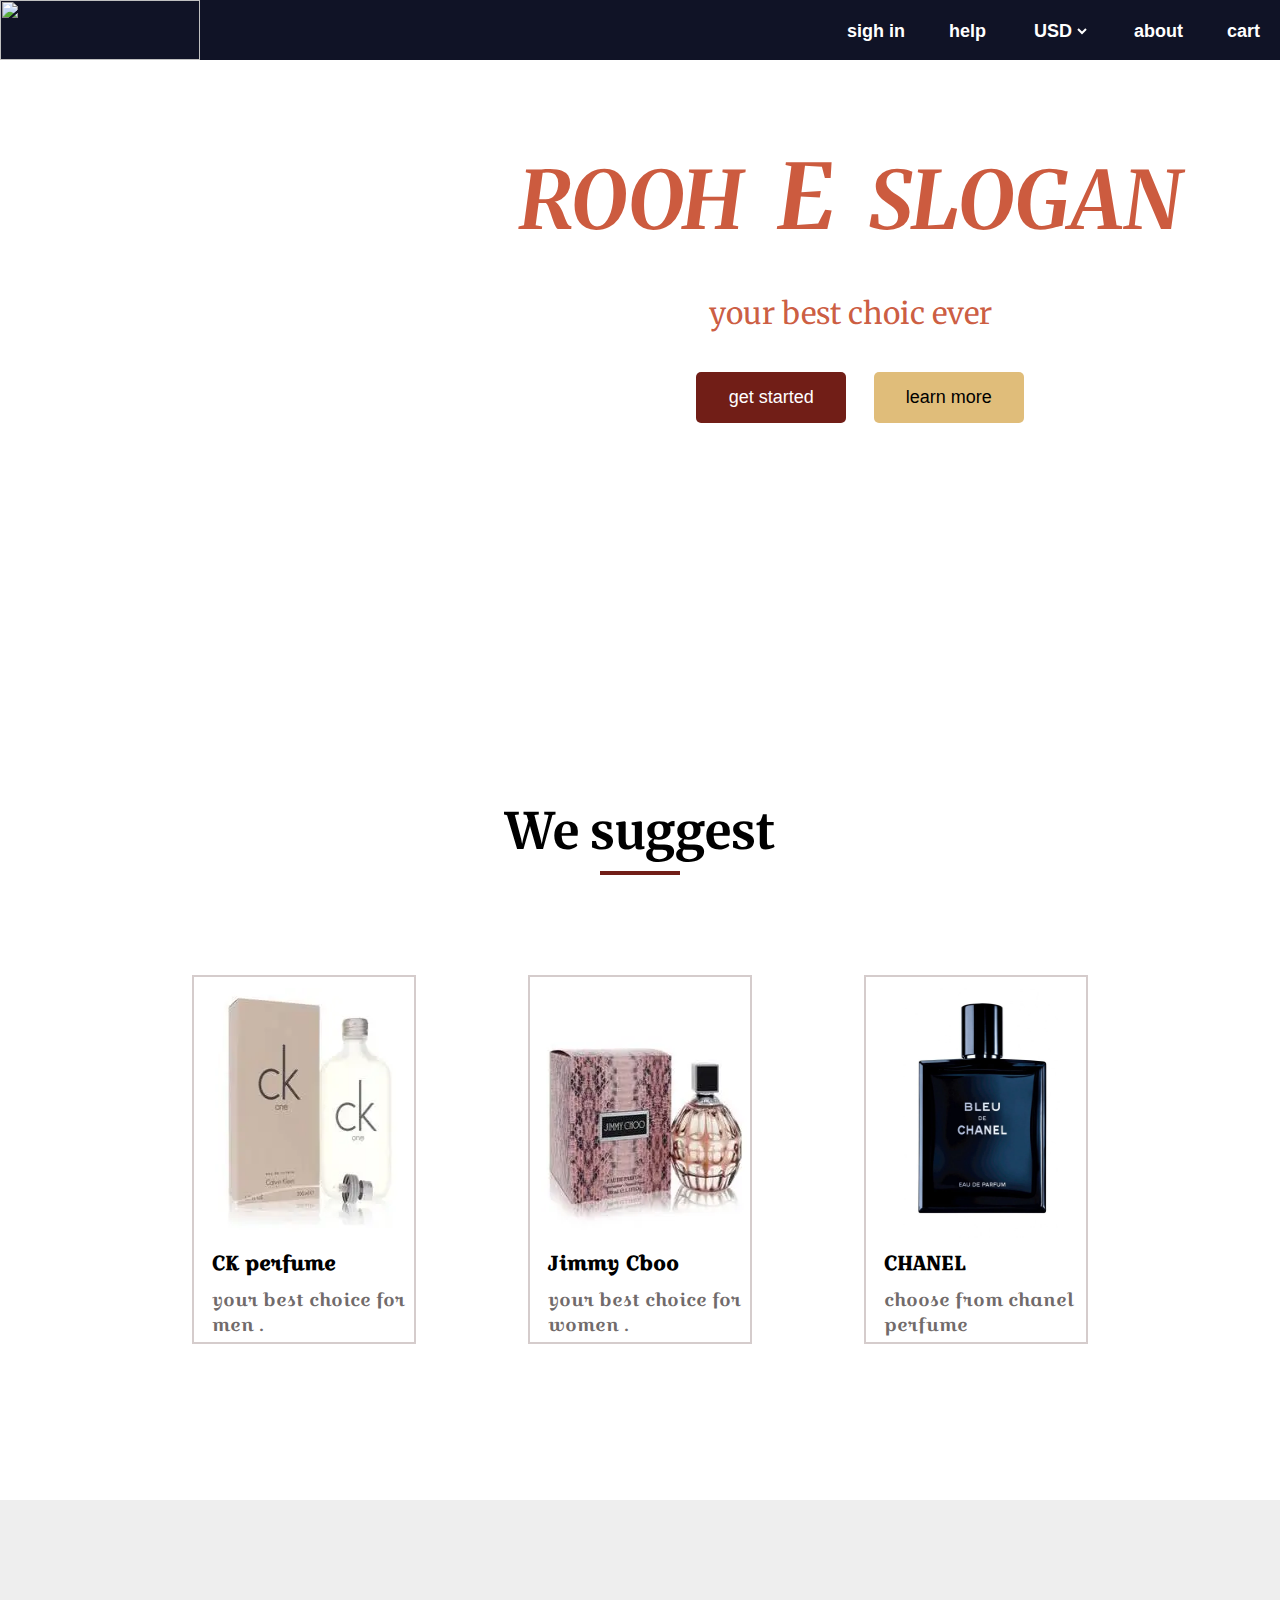
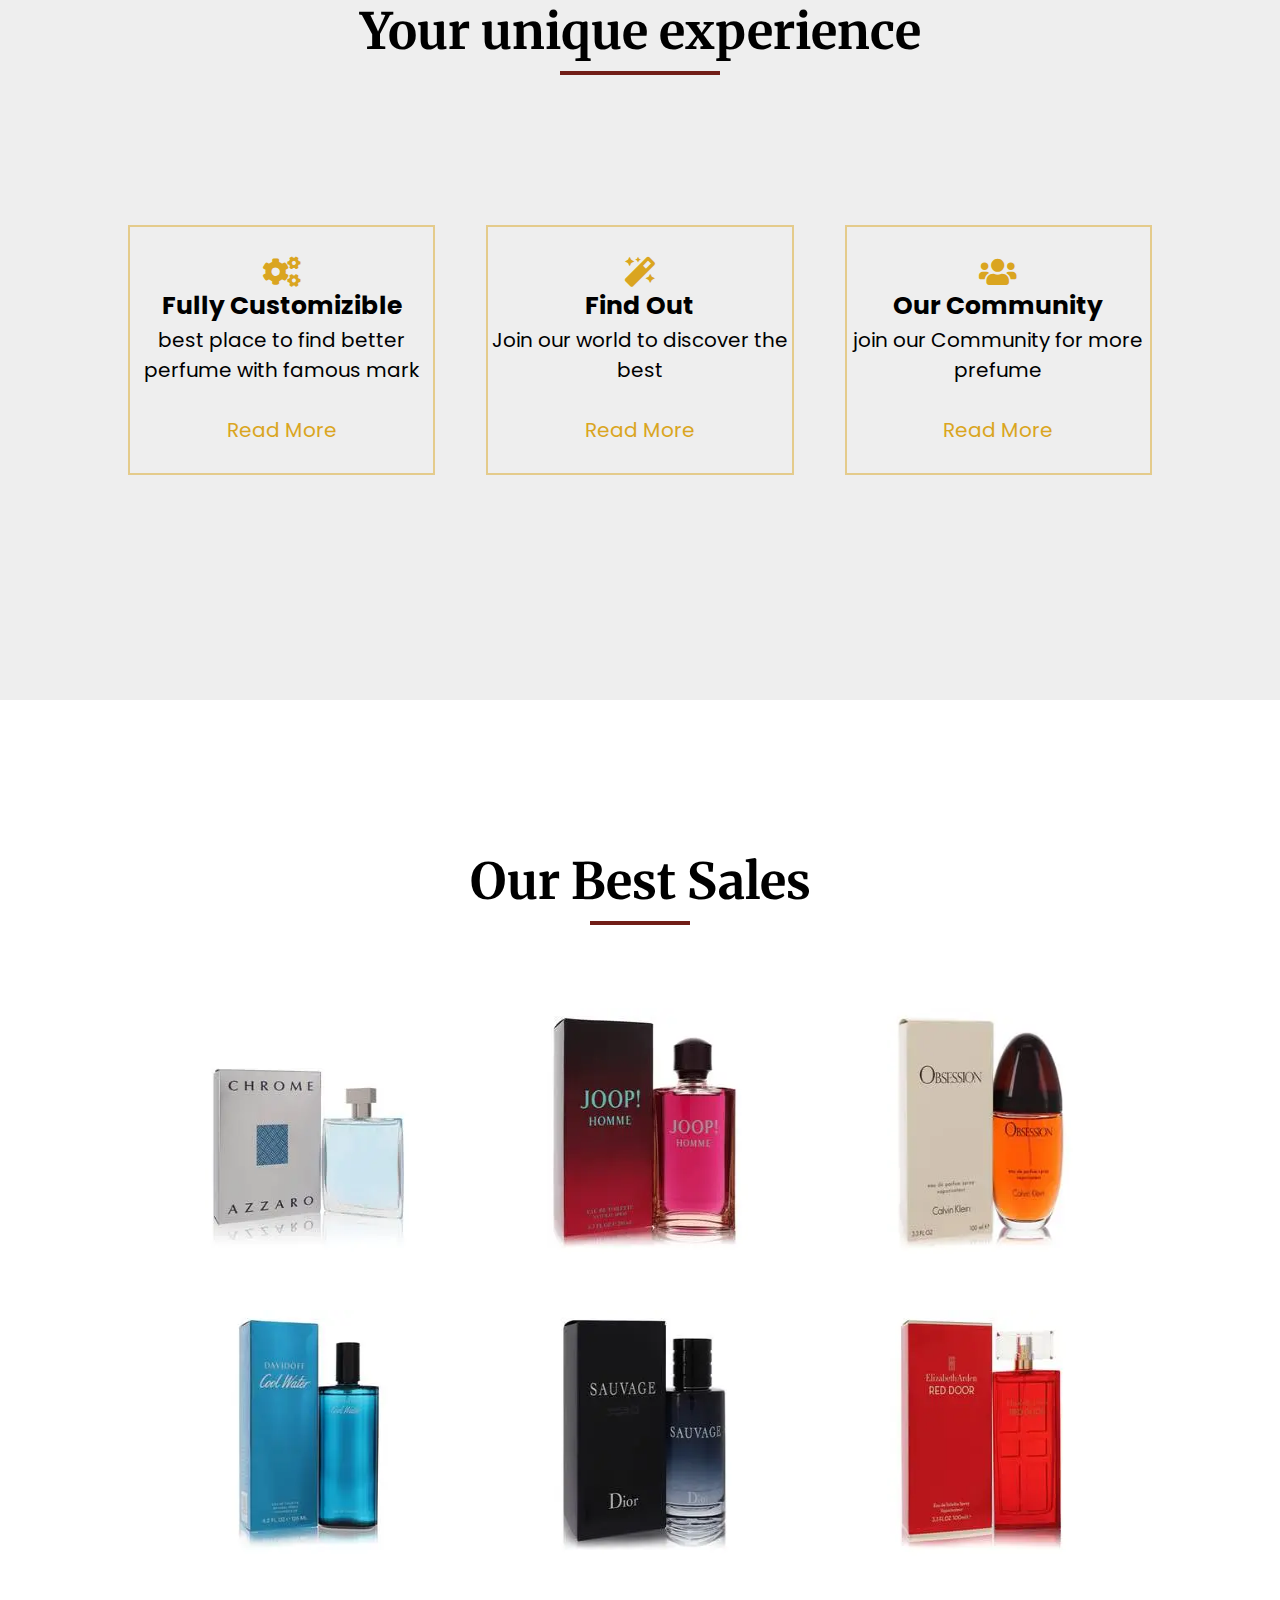
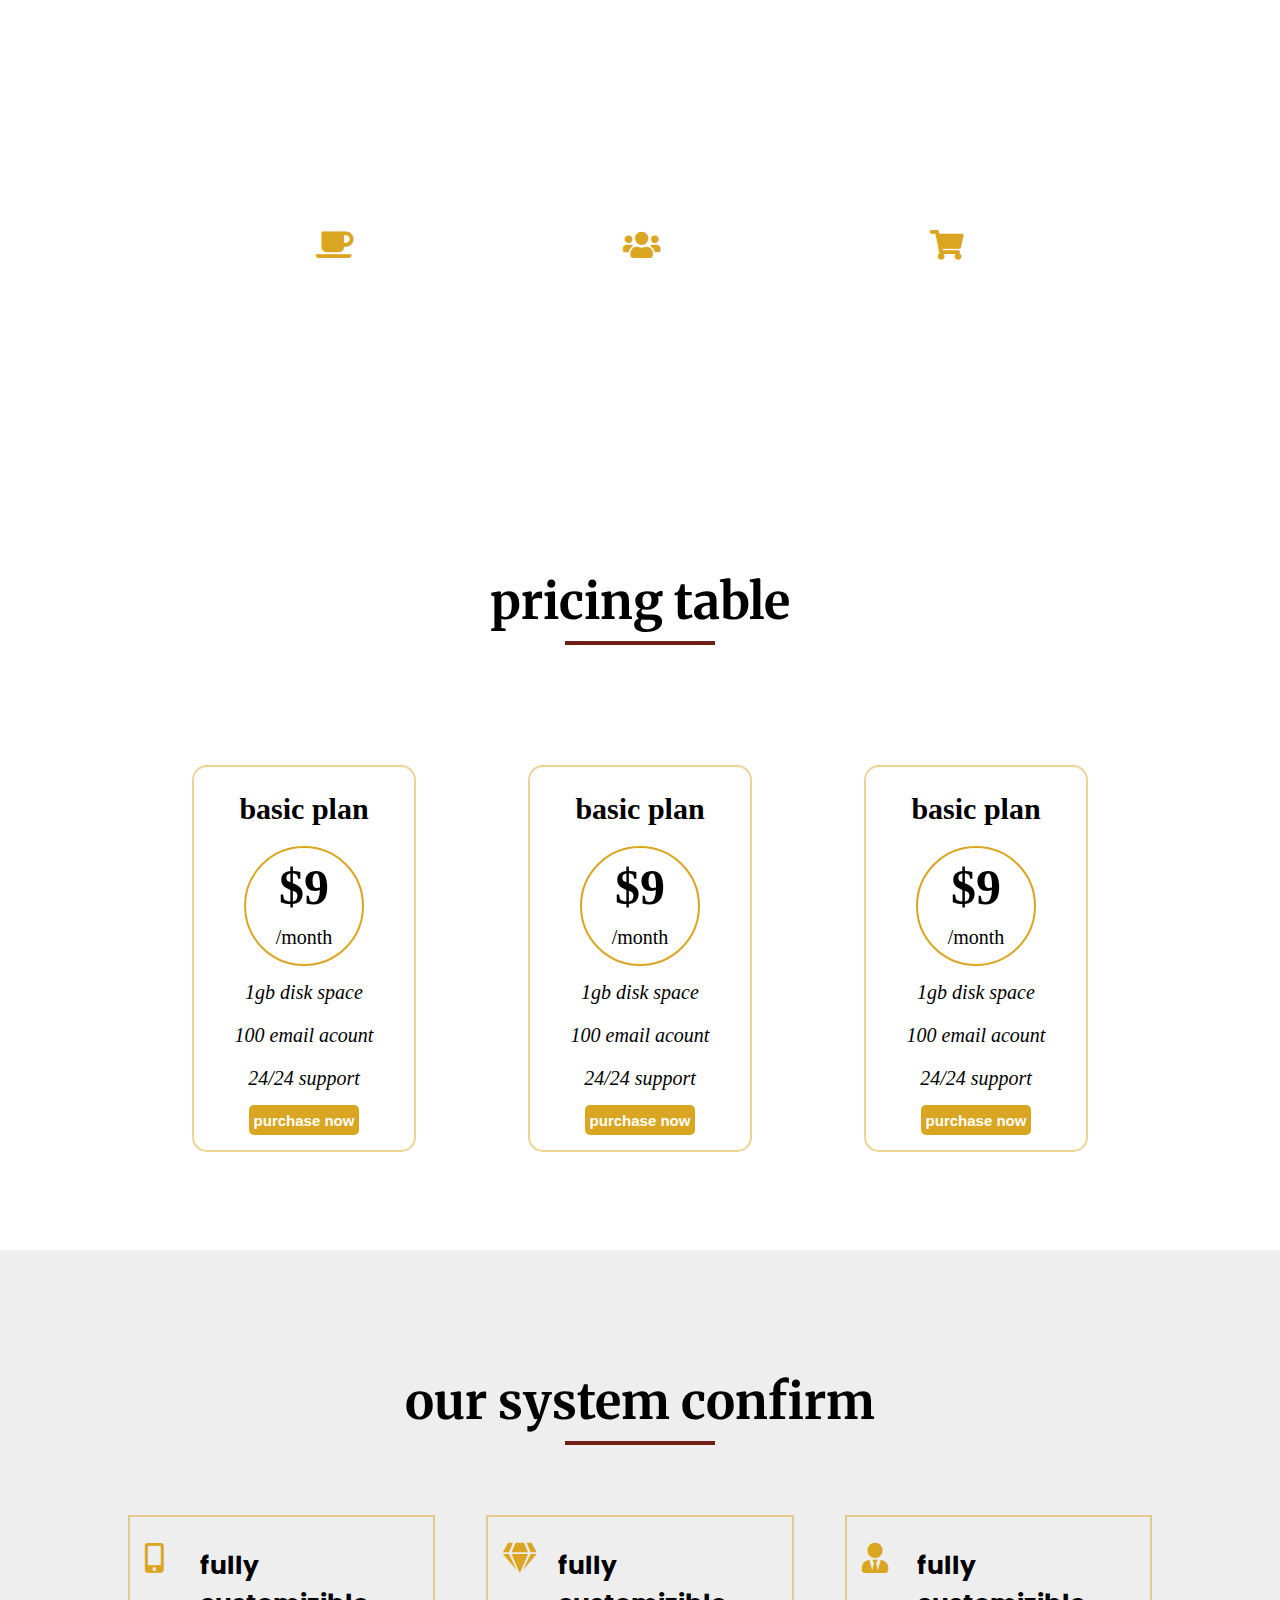
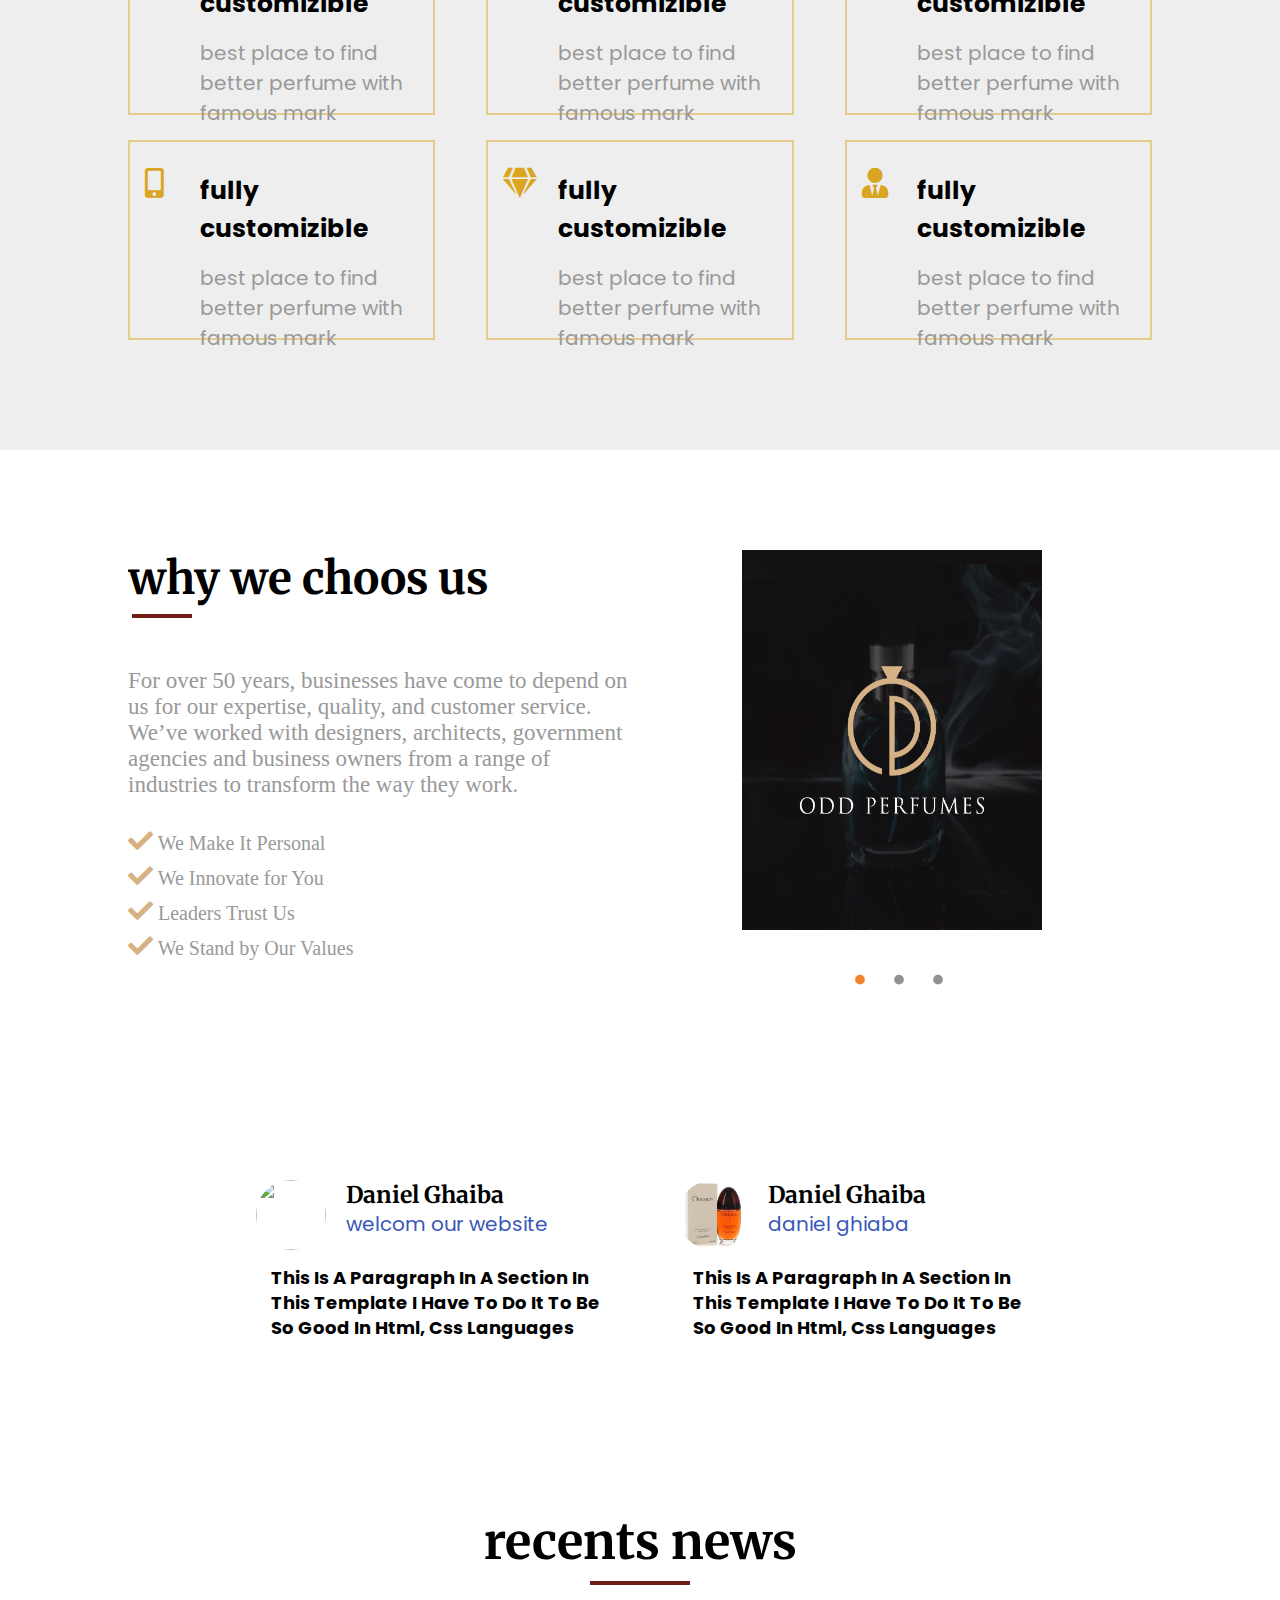
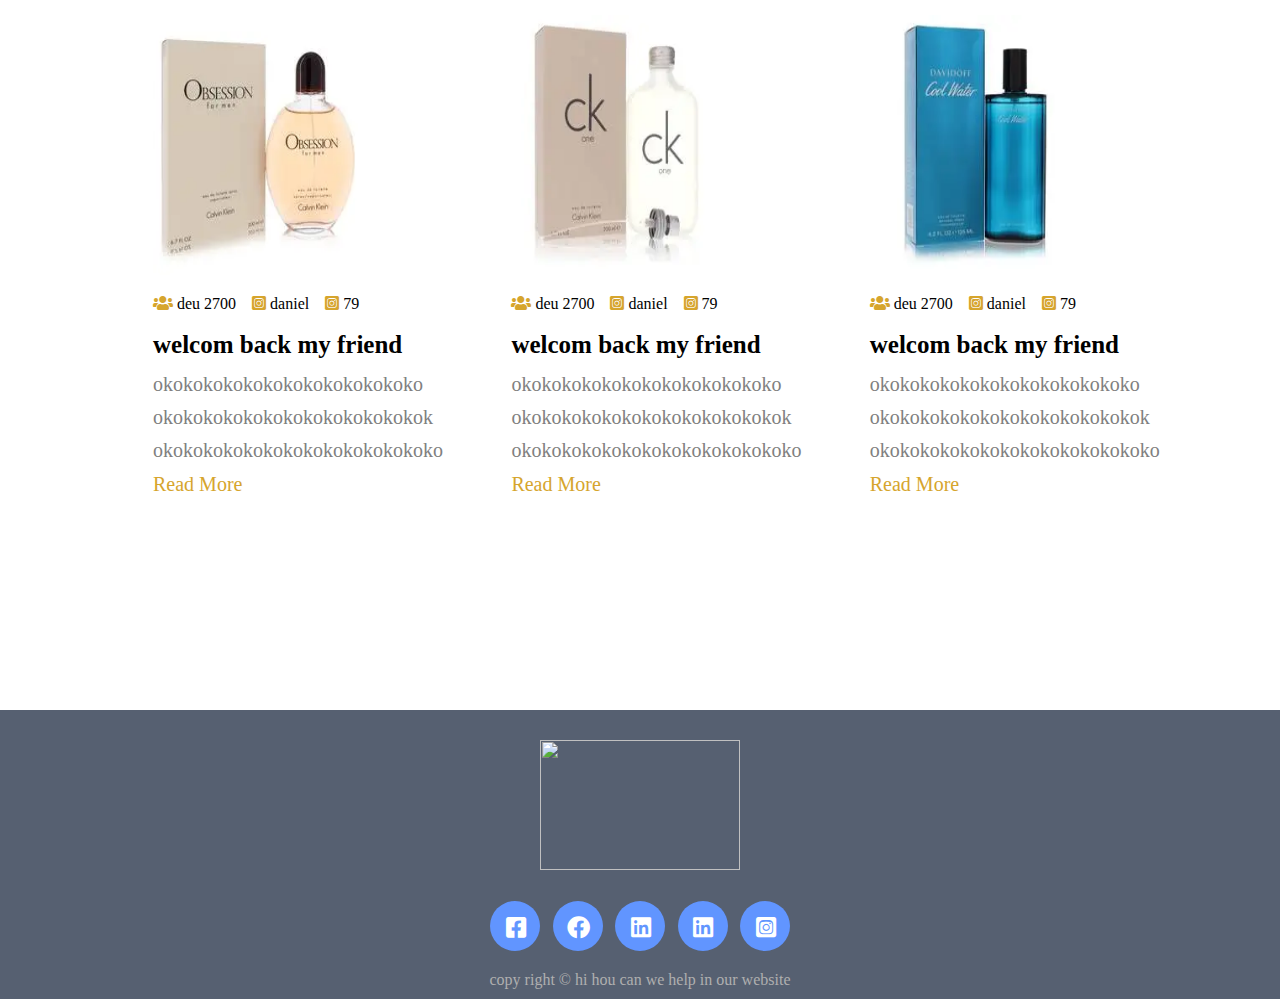
==== index.html @ 166dd358 "Rename PERFUME.htm to index" ====
<html>
    <head>
        <link rel="stylesheet" href="css/PERFUM.css">
        <link rel="stylesheet" href="css/all.css">
        <link rel="preconnect" href="https://fonts.googleapis.com">
        <link rel="preconnect" href="https://fonts.gstatic.com" crossorigin>
        <link href="https://fonts.googleapis.com/css2?family=Inclusive+Sans&family=Merriweather:wght@700&family=Poppins:wght@300&family=Rubik:wght@300&family=Rye&display=swap" rel="stylesheet">
        <!-- ///////////////// -->
        <link rel="preconnect" href="https://fonts.googleapis.com">
        <link rel="preconnect" href="https://fonts.gstatic.com" crossorigin>
        <link href="https://fonts.googleapis.com/css2?family=EB+Garamond&family=Inclusive+Sans&family=Martian+Mono:wght@300&family=Merriweather:wght@700&family=Poppins:wght@300&family=Rubik:wght@300&family=Rye&display=swap" rel="stylesheet">
        <!-- ///////////////// -->
        <link rel="preconnect" href="https://fonts.googleapis.com">
        <link rel="preconnect" href="https://fonts.gstatic.com" crossorigin>
        <link href="https://fonts.googleapis.com/css2?family=Croissant+One&family=EB+Garamond&family=Inclusive+Sans&family=Martian+Mono:wght@300&family=Merriweather:wght@700&family=Poppins:wght@300&family=Rubik:wght@300&family=Rye&display=swap" rel="stylesheet">

    </head>
    <body>
        <div class="header">
            <img src="Images/images.jpg" alt="" class="img1" draggable="false">
            <!-- <img src="images/142109810_206371407865432_7111534525301268391_n.jpg new.jpg" alt="" class="img1"> -->

            <ul class="list">
                <li> <button>sigh in</button></li>
                <li><button>help</button></li>
                <li>
                    <select name="" id="select">
                        <option value="">USD</option>
                        <option value="">EUR</option>
                        <option value="">GBP</option>
                        <option value="">HKD</option>
                        <option value="">PHP</option>
                        <option value="">RLN</option>

                    </select>
                </li>
                <li><button>about</button></li>
                <li><button>cart </button></li>
            </ul>
        </div><!-- header -->
        <!-- /////////////////////////////////////////////////////////////////////////////////////////// -->
        <div class="div1">
            <!-- <img src="Images/74036m.webp" alt=""> -->
            <div class="par">
                <h2 class="h11">ROOH <span class="e">E</span> SLOGAN </h2>
                <p class="p11">your best choic ever</p>
                <button class="but1">get started</button>
                <button class="but2">learn more</button>
            </div>
        </div>
        <!--///////////////////////////////////////////////////////////////////////////////////  -->
        <div class="maincontainer">
            <div class="container-team">
                <h2 class="team-h2">We suggest</h2>
                <p class="line"></p>
                <div class="team-1">
                    <div class="team-2">
                        <div class="team-img">
                            <img src="images/104m.webp" alt="" draggable="false">
                            <div class="team-icon">
                                <a href=""><i class="fab fa-paypal"></i></a>
                                <!-- <i class="fab fa-amazon"></i> -->
                                <a href=""><i class="far fa-credit-card"></i></a>
                                <!-- <div class="price"><h3>20 $</h3></div> -->
                            </div><!-- team-icon -->
    
                        </div><!-- img -->
                        <div class="team-paragraph">
                            <h3>CK perfume</h3>
                            <p>your best choice for men .</p>
    
                        </div><!-- paragraph -->
                    </div><!-- team-2 -->
                    <div class="team-2-w">
                        <div class="team-img">
                            <img src="images/67930w.webp" alt="" draggable="false">
                            <div class="team-icon">
                                <a href=""><i class="fab fa-paypal"></i></a>
                                <!-- <i class="fab fa-amazon"></i> -->
                                <a href=""><i class="far fa-credit-card"></i></a>
    
                            </div><!-- team-icon -->
    
                        </div><!-- img -->
                        <div class="team-paragraph">
                            <h3>Jimmy Cboo</h3>
                            <p>your best choice for women .</p>
    
                        </div><!-- paragraph -->
                    </div><!-- team-2 -->
                    <div class="team-2">
                        <div class="team-img">
                            <img src="images/Chanel_Bleu_de_Chanel_Eau_de_Parfum_100ml___LabSquared___Best_Men_Perfume___Online_Perfume_Store_in_Nigeria___Designer_Perfumes_for_Men___Chanel_Perfume_Deals__99892_1024x1024.webp" alt="" draggable="false">
                            <div class="team-icon">
                                <a href=""><i class="fab fa-paypal"></i></a>
                                <!-- <i class="fab fa-amazon"></i> -->
                                <a href=""><i class="far fa-credit-card"></i></a>
    
                            </div><!-- team-icon -->
    
                        </div><!-- img -->
                        <div class="team-paragraph">
                            <h3>CHANEL</h3>
                            <p>choose from chanel perfume </p>
    
                        </div><!-- paragraph -->
                    </div><!-- team-2 -->
                </div><!-- team-1 -->
            </div><!-- /container -->

        </div><!-- maincontainer -->
        
        
        <!-- ////////////////////////////////////////////////////////////////////////////////////////////////////////////// -->
        
        <div class="maincontainer1">
            <div class="container-info">
                <h2 class="info-h2">Your unique experience</h2>
                <p class="info-pp"></p>
                <div class="info-1">
                    <div class="info-2">
                        <div class="info-item">
                            <i id="info-icon1" class="fas fa-cogs"></i>
                            <h3 id="info-h3-1">fully customizible</h3>
                            <p id="info-p-1">best place to find better perfume with famous mark</p>
                            <a id="info-a-1" href="#">read more</a>
                        </div><!-- info-item -->
                    </div><!-- info-2 -->
                    <div class="info-2-w">
                        <div class="info-item">
                            <i id="info-icon1" class="fas fa-magic"></i>
                            <h3 id="info-h3-1">find out</h3>
                            <p id="info-p-1">Join our world to discover the best</p>
                            <a id="info-a-1" href="#">read more</a>
                        </div><!-- info-item -->
                    </div><!-- info-2 -->
                    <div class="info-2">
                        <div class="info-item">
                            <i id="info-icon1" class="fas fa-users"></i>
                            <h3 id="info-h3-1">our community</h3>
                            <p id="info-p-1">join our Community for more prefume</p>
                            <a id="info-a-1" href="#">read more</a>
                        </div><!-- info-item -->
                    </div><!-- info-2 -->
                </div><!-- info-1 -->
            </div><!--/container  -->
        </div><!-- maincontainer -->
        <!-- //////////////////////////////////////////////////////////////////////////////////////////// -->
        <div class="main-container-prod">
            <h2 class="prod-h2">
                Our Best Sales
            </h2>
            <p class="prod-p1"></p>
            <div class="prod-container">
                <div class="prod-1">
                    <div class="prod-2">
                        <div class="prod-img">
                            <img class="img2" src="images/94m.webp" alt="" draggable="false">
                            <div class="prod-icon">
                                <h3>chrome azzaro</h3>
                                <p>20 $</p>
                                <!-- <div class="but-prod2"> -->
                                <button  class="but-prod">add to cart</button>
                                 <!-- </div> -->

                            </div>
                            <!-- <button  class="but-prod">add to cart</button> -->

                        </div>
                        

                    </div><!-- prod-2 -->
                    <div class="prod-2-w">
                        <div class="prod-img">
                            <img class="img2" src="images/583m.webp" alt="" draggable="false">
                            <div class="prod-icon">
                                <h3>joop home</h3>
                                <p>25 $</p>
                                <button  class="but-prod">add to cart</button>
                            </div>
                        </div>
                        

                    </div><!-- prod-2 -->
                    <div class="prod-2">
                        <div class="prod-img">
                            <!-- <img class="img2" alt=""> -->
                            <!-- <img class="" alt=""> -->
                            <img class="img2" src="images/1002w.webp" alt="" draggable="false">
                            <div class="prod-icon">
                                <h3>obsession</h3>
                                <p>35 $</p>
                                <button  class="but-prod">add to cart</button>
                            </div>
                        </div>
                        

                    </div><!-- prod-2 -->
                    <div class="prod-2">
                        <div class="prod-img">
                            <img class="img2" src="images/127m.webp" alt="" draggable="false">
                            <div class="prod-icon">
                                <h3>cool water</h3>
                                <p>18 $</p>
                                <button  class="but-prod">add to cart</button>
                            </div>
                        </div>
                        

                    </div><!-- prod-2 -->
                    <div class="prod-2-x">
                        <div class="prod-img">
                            <img class="img2" src="images/73223m.webp" alt="" draggable="false">
                            <div class="prod-icon">
                                <h3>sauvage</h3>
                                <p>40 $</p>
                                <button  class="but-prod">add to cart</button>
                            </div>
                        </div>
                        

                    </div><!-- prod-2 -->
                    <div class="prod-2">
                        <div class="prod-img">
                            <img class="img2" src="images/1099w.webp" alt="" draggable="false">
                            <div class="prod-icon">
                                <h3>red door</h3>
                                <p>15 $</p>
                                <button class="but-prod">add to cart</button>
                            </div>
                        </div>
                        

                    </div><!-- prod-2 -->
                </div><!-- prod-1 -->
            </div><!-- prod-container -->
        </div><!-- main-container-prod -->
        <!-- /////////////////////////////////////////////////////////////////////////////////////////////////////////////// -->
        <div class="main-container-back">
            <div class="back-container">
                <div class="back-1">
                    <div class="back-2">
                        <i class="fas fa-coffee"></i>
                        <h3>30K</h3>
                        <p>Employees</p>

                    </div><!--back-2  -->
                    <div class="back-2-w">
                        <i class="fas fa-users"></i>
                        <h3>250K</h3>
                        <p>customers</p>
                        
                    </div><!--back-2  -->
                    <div class="back-2">
                        <i class="fas fa-shopping-cart"></i>
                        <!-- <h3>daniel</h3> -->
                        <h3>500K</h3>
                        <p>sales</p>
                        
                    </div><!--back-2  -->
                </div><!-- back-1 -->
            </div><!-- back-container -->
        </div><!-- main-container-back -->
        <!-- /////////////////////////////////////////////////////////////////////////////// -->
        <div class="maincontainer-table">
            <h2 class="table-h2">pricing table</h2>
            <p class="table-p"></p>
            <div class="container-table">
                <div class="table-1">
                    <div class="table-2">
                        <h3 id="table-h3">basic plan</h3>
                        <div class="table-circle">
                            <h4 id="table-h4">$9</h4>
                            <p id="table-p2">/month</p>
                        </div><!-- table-circle -->
                        <div class="table-par">
                            <p>1gb disk space</p>
                            <p>100 email acount </p>
                            <p>24/24 support</p>
                        </div>
                        <button id="table-but">purchase now</button>
                    </div><!-- table-2 -->
                    <!-- /////////////////////// -->
                    <div class="table-2-w">
                        <h3 id="table-h3">basic plan</h3>
                        <div class="table-circle">
                            <h4 id="table-h4">$9</h4>
                            <p id="table-p2">/month</p>
                        </div><!-- table-circle -->
                        <div class="table-par">
                            <p>1gb disk space</p>
                            <p>100 email acount </p>
                            <p>24/24 support</p>
                        </div>
                        <button id="table-but">purchase now</button>
                    </div><!-- table-2-w -->
                    <!-- ////////////////////////// -->
                    <div class="table-2">
                        <h3 id="table-h3">basic plan</h3>
                        <div class="table-circle">
                            <h4 id="table-h4">$9</h4>
                            <p id="table-p2">/month</p>
                        </div><!-- table-circle -->
                        <div class="table-par">
                            <p>1gb disk space</p>
                            <p>100 email acount </p>
                            <p>24/24 support</p>
                        </div>
                        <button id="table-but">purchase now</button>
                    </div><!-- table-2 -->
                    <!-- ///////////////////////// -->
                    </div><!-- table-1 -->
            </div><!-- container-table -->
        </div><!-- maincontainer-table -->
        <!-- //////////////////////////////////////////////////////////////////////////////////// -->
        <div class="sys-maincontainer">
            <h2 class="sys-h2">our system confirm</h2>
            <p class="sys-paragraph"></p>
            <div class="sys-container">
                <div class="sys-1">
                    <div class="sys-2">
                        <div class="sys-info">
                            <i id="sys-icon1" class="fas fa-mobile-alt"></i>
                            <h3 id="sys-h3-1">fully customizible</h3>
                            <p id="sys-p-1">best place to find better perfume with famous mark</p>
                        </div><!-- sys-info -->
                    </div><!-- sys-2 -->
                    <div class="sys-2-w">
                        <div class="sys-info">
                            <!-- <i class="fas fa-cogs"></i> -->
                            <i id="sys-icon1" class="fas fa-gem"></i>
                            <h3 id="sys-h3-1">fully customizible</h3>
                            <p id="sys-p-1">best place to find better perfume with famous mark</p>
                        </div><!-- sys-info -->

                    </div><!-- sys-2 -->
                    <div class="sys-2">
                        <div class="sys-info">
                            <i id="sys-icon1" class="fas fa-user-tie"></i>                            
                            <h3 id="sys-h3-1">fully customizible</h3>
                            <p id="sys-p-1">best place to find better perfume with famous mark</p>
                        </div><!-- sys-info -->

                    </div><!-- sys-2 -->
                    <div class="sys-2">
                        <div class="sys-info">
                            <i id="sys-icon1" class="fas fa-mobile-alt"></i>
                            <h3 id="sys-h3-1">fully customizible</h3>
                            <p id="sys-p-1">best place to find better perfume with famous mark</p>
                        </div><!-- sys-info -->

                    </div><!-- sys-2 -->
                    <div class="sys-2-x">
                        <div class="sys-info">
                            <i id="sys-icon1" class="fas fa-gem"></i>
                            <h3 id="sys-h3-1">fully customizible</h3>
                            <p id="sys-p-1">best place to find better perfume with famous mark</p>
                        </div><!-- sys-info -->

                    </div><!-- sys-2 -->
                    <div class="sys-2">
                        <div class="sys-info">
                            <i id="sys-icon1" class="fas fa-user-tie"></i>
                            <h3 id="sys-h3-1">fully customizible</h3>
                            <p id="sys-p-1">best place to find better perfume with famous mark</p>
                        </div><!-- sys-info -->

                    </div><!-- sys-2 -->
                    
                </div><!--  sys-1-->
            </div><!-- sys-container -->
        </div><!-- sys-maincontainer -->
        <!-- ///////////////////////////////////////////////////////////////////////////////////////////////////// -->
        <div class="chos-maincontainer">
            <div class="chos-container">
                <div class="chos-1">
                    <h3 class="chos-h3">why we choos us</h3>
                    <p class="chos-line">
                        <!-- under-line -->
                    </p>
                    <p class="chos-p">For over 50 years, businesses have come to depend on us for our expertise, quality, and customer service. We’ve worked with designers, architects, government agencies and business owners from a range of industries to transform the way they work.</p>
                    <ul class="chos-list">
                        <li><i class="fas fa-check"></i> We Make It Personal</li>
                        <li><i class="fas fa-check"></i> We Innovate for You</li>
                        <li><i class="fas fa-check"></i> Leaders Trust Us</li>
                        <li><i class="fas fa-check"></i> We Stand by Our Values</li>
                    </ul>
                </div><!-- chos-1 -->
                <div class="chos-2">
                    <div class="chos-img">
                        <img class="chos-image" src="images/perfume-logo-mark_4x.jpg copy.jpg" alt="" draggable="false">
                        <!-- <ul class="point-list">
                            <li class="active">.</li>
                            <li>.</li>
                            <li>.</li>
                        </ul> -->
                    </div><!-- chos-img -->
                    <div class="chos-point">
                        <ul class="point-list">
                            <li id="active">.</li>
                            <li>.</li>
                            <li>.</li>
                        </ul>
                    <!-- </div>chos-point -->
                </div><!-- chos-2 -->
            </div><!-- chos-container -->
        </div><!-- chos-maincontainer -->
        <!-- ////////////////////////////////////////////////////////////////////////////////////////////////////// -->
        <div class="stad-maincontainer">
            <div class="stad-container">
                <div class="stad-1">
                    <div class="stad-2">
                        <div class="stad-3">
                            <div class="stad-img">
                                <img src="images/front-view-expensive-perfume-as-present-dark-table.jpg" alt="" draggable="false">
                            </div>
                            <div class="stad-overlay">
                                <h4 class="stad-h4">daniel ghaiba</h4>
                                <p class="stad-p"> welcom our website </p>
                            </div>
                        </div><!-- stad-3 -->
                        <p class="stad-paragraph">This Is A Paragraph In A Section In This Template I Have To Do It To Be So Good In Html, Css Languages</p>

                    </div><!-- stad-2 -->
                    <div class="stad-2-w">
                        <div class="stad-3">
                            <div class="stad-img">
                                <img src="images/1002w.webp" alt="" draggable="false">
                            </div>
                            <div class="stad-overlay">
                                <h4 class="stad-h4">daniel ghaiba</h4>
                                <p class="stad-p">daniel ghiaba  </p>
                            </div>

                        </div><!-- stand-3 -->
                        
                        <p class="stad-paragraph">This Is A Paragraph In A Section In This Template I Have To Do It To Be So Good In Html, Css Languages</p>
                        
                    </div><!--stad-2 -->
                </div><!-- stad-1 -->
            </div><!-- stad-container -->
        </div><!-- stad-maincontainer -->
        <!-- /////////////////////////////////////////////////////////////////////////////////////////////////////// -->
        <div class="last-maincontainer">
            <h3 class="last-h3">recents news</h3>
            <p class="last-p"></p>
            <div class="last-container">
                <div class="last-1">
                    <div class="last-2">
                        <div class="last-img">
                            <img src="images/1002m.webp" alt="" draggable="false">
                        </div>
                        <div class="last-span">
                            <span><i class="fas fa-users"></i> deu 2700</span>
                            &ensp;
                            <span><i class="fab fa-instagram-square"></i> daniel</span>
                            &ensp;
                            <span><i class="fab fa-instagram-square"></i> 79</span>
                        </div>
                        <div class="last-paragraph">
                            <h4>welcom back my friend</h4>
                            <p>okokokokokokokokokokokokoko</p>
                            <p>okokokokokokokokokokokokokok</p>
                            <p>okokokokokokokokokokokokokoko</p>

                        </div>
                        <div class="last-link">
                            <a href="">read more</a>
                        </div>


                    </div><!-- last-2 -->
                    <div class="last-2-w">
                        <div class="last-img">
                            <img src="images/104m.webp" alt="" draggable="false">
                        </div>
                            <div class="last-span">
                            <span><i class="fas fa-users"></i> deu 2700</span>
                            &ensp;
                            <span><i class="fab fa-instagram-square"></i> daniel</span>
                            &ensp;
                            <span><i class="fab fa-instagram-square"></i> 79</span>
                        </div>
                        <div class="last-paragraph">
                            <h4>welcom back my friend</h4>
                            <p>okokokokokokokokokokokokoko</p>
                            <p>okokokokokokokokokokokokokok</p>
                            <p>okokokokokokokokokokokokokoko</p>

                        </div>
                            <div class="last-link">
                            <a href="">read more</a>
                        </div>

                    </div><!-- last-2 -->
                    <div class="last-2">
                        <div class="last-img">
                            <img src="images/127m.webp" alt="" draggable="false">
                        </div>
                            <div class="last-span">
                            <span><i class="fas fa-users"></i> deu 2700</span>
                            &ensp;   
                            <span><i class="fab fa-instagram-square"></i> daniel</span>
                            &ensp;
                            <span><i class="fab fa-instagram-square"></i> 79</span>
                        </div>
                        <div class="last-paragraph">
                            <h4>welcom back my friend</h4>
                            <p>okokokokokokokokokokokokoko</p>
                            <p>okokokokokokokokokokokokokok</p>
                            <p>okokokokokokokokokokokokokoko</p>

                        </div>
                            <div class="last-link">
                            <a href="">read more</a>
                        </div>

                    </div><!-- last-2 -->
                </div><!-- last-1 -->
            </div><!-- last-container -->

        </div><!-- last-maincontainer -->
        <!-- /////////////////////////////////////////////////////////////////////////////////////////////////////// -->
        <div class="footer">
            <div class="footer-img">
                <img src="images/top-view-men-cologne-box-flowers-beige.jpg" alt="" draggable="false">
            </div><!-- footer-img -->
            <!-- <div class="footer-icons"> -->
                <ul class="footer-icons">
                    <li><a href=""><i class="fab fa-facebook-square"></i></a></li>
                    <li><a href=""><i class="fab fa-facebook"></i></a></li>
                    <li><a href=""><i class="fab fa-linkedin"></i></a></li>
                    <li><a href=""><i class="fab fa-linkedin"></i></a></li>
                    <li><a href=""><i class="fab fa-instagram-square"></i></a></i></li>
                </ul>
            <!-- </div> -->
            <div class="footer-paragraph">
                <p> copy right &copy; hi hou can we help in our website</p>
            </div>
        </div><!-- footer -->
        <!-- ///////////////////////////// -->
        


         
    <!-- https://islam28497.github.io/Template_1/ -->
    </body>
</html>
---- css/PERFUM.css ----
*{
    margin: 0;
    padding: 0;
    box-sizing: border-box;

}
.header{
    background-color: #101326;
    width: 100%;
    height: 60px;
    position: fixed;
    /* position: relative; */
    z-index: 30;
    /* overflow: auto; */
    /* opacity: 0.5; */
}
.list{
    list-style-type: none;
    float: right;
    margin-right:20px ;
}
.list li,
.list li button,
.list li select{
    display: inline-block;
    margin-left: 20px;
    font-size: 18px;
    font-weight: bold;
    color: white;
    margin-top: 10px;
}
.list li select,
.list li button{
   /* text-decoration: none; */
   transition: 1s;
    border: none;
    color: white;
    background-color: #101326;
    font-weight: bold;
    /* font-size: 20px; */
}
.img1{
    height: 60px;
    /* height: 30px; */
    width: 200px;
}
.list li:hover,
.list li select:hover,
.list li button:hover{
    text-decoration: underline;
    /* transition: 1s; */
    cursor: pointer;
}








/* ////////////////////////////////////////////////////////////////////////////////////////// */
.div1{
    /* font-family: 'Inclusive Sans', sans-serif;
    font-family: 'Merriweather', serif;
    font-family: 'Poppins', sans-serif; */
    /* margin-top: 30px; */
    background-image: url("../Images/pexels-dids-1190829.jpg\ new\ 2.jpg");
    background-size: cover;
    background-repeat: no-repeat;
    /* background-attachment:local; */
    /* right: 0; */
    /* left: 0; */
    width: 100%;
    /* margin-left: -8px; */
    /* margin: 0; */
    height: 700px;
    /* height: 100vh; */
    padding-top: 30px;
}

.par{
    text-align: center;
    color: white;
   
    font-size: 30px;
    padding-left: 420px;
}
.h11{
    font-family: 'EB Garamond', serif;
    font-family: 'Inclusive Sans', sans-serif;
    font-family: 'Martian Mono', monospace;
    font-family: 'Merriweather', serif;
    font-style: italic;
    font-size: 80px;
    /* text-align: center; */
    padding-top: 110px;
     /* margin-bottom: 20px; */
     
}

.p11,
.h11{
    color: #bc2a05c4;
    margin-bottom: 40px;
    /* text-transform: uppercase; */
    font-family: 'EB Garamond', serif;
    font-family: 'Inclusive Sans', sans-serif;
    font-family: 'Martian Mono', monospace;
    font-family: 'Merriweather', serif;
}
.e{
   padding: 0 20px;
   font-size: 90px;
}
.but1,
.but2{
    font-size: 18px;
    /* width: 130px; */
    /* height: 50px; */
    min-width: 150px;
    padding: 15px 0px;
    margin: auto;
    margin-left: 20px;
    border-radius: 5px;
    border: none;
    cursor: pointer;
    transition: 0.4s;
}
.but1{
    background-color: #711e17;
    color: white;
}
.but2{
    background-color: #e0bd7a;
}
.but2:hover{
    background-color: rgb(161, 161, 161);
}
.but1:hover{
    background-color: rgb(192 97 72);
}
/* /////////////////////////////////////////////////////////////////////////////////// */
.maincontainer{
   /* background-image: url("../images/top-view-men-cologne-box-flowers-beige.jpg");
   background-size: contain;
   background-attachment: fixed; */
    /* background-color: #eee; */
    /* background-color: red; */
    height: 800px;
 }
.container-team{
    /* background-color: blue; */
    width: 70%;
    margin: auto;
    height: 600px;
    /* background-color: #eee; */
    /* background-color: green; */
    /* height: 20px; */
}
.team-1{
    /* width: 30%; */
    /* height: 50%; */
    margin-top: 100px;
}
.team-2,
.team-2-w{
    width: 25%;
    float: left;
    /* background-color: #eee; */
    /* border: 2px solid #80808059; */
    border: 2px solid #d5cccc;
    position: relative;
}
.team-2-w{
    margin: 0% 12.5%;
}
.team-h2{
    font-family: 'EB Garamond', serif;
    font-family: 'Inclusive Sans', sans-serif;
    font-family: 'Martian Mono', monospace;
    font-family: 'Merriweather', serif;
    text-align: center;
    /* margin-top: 100px; */
    /* margin-top: 130px; */
    font-size: 50px;
    /* margin-top: -50px; */
    padding-top: 100px;
    padding-bottom: 8px;
}
.line{
   
    width: 80px;
    height: 4px;
    background-color: #711e17;
    /* text-align: center; */
    margin: auto;
}
.team-img{
    margin: 5%;
    z-index: 1;
    /* background-color: black; */
    position: relative;
}
img{
    width: 209px;
    height: 250px;
    /* background-color: black; */
}
.team-paragraph{
   /* font-family: 'Franklin Gothic Medium', 'Arial Narrow', Arial, sans-serif; */
   /* font-family: 'Trebuchet MS', 'Lucida Sans Unicode', 'Lucida Grande', 'Lucida Sans', Arial, sans-serif; */
   /* //////////////////////////// */
   /* font-family: 'Croissant One', cursive;
font-family: 'EB Garamond', serif;
font-family: 'Inclusive Sans', sans-serif;
font-family: 'Martian Mono', monospace;
font-family: 'Merriweather', serif; */
/* ////////////////////////// */
font-family: 'Croissant One', cursive;
/* font-family: 'EB Garamond', serif; */
/* font-family: 'Martian Mono', monospace; */
/* font-family: 'Merriweather', serif; */
/* font-family: 'Poppins', sans-serif; */
/* font-family: 'Rubik', sans-serif; */
/* font-family: 'Rye', cursive; */

    padding-left: 18px;
    padding-bottom: 5px;
}
.team-paragraph h3{
    font-size: 20px;

}
.team-paragraph p{
    font-size: 18px;
    color: #716b6b;
    margin-top: 10px;
}
 .team-icon {
    /* display: block; */
    position: absolute;
    top: 0;
    color: blue;
    width: 100%;
    height: 100%;
    background-color: rgba(0, 0, 0, 0);
    /* opacity: 0.5; */
    visibility: hidden;
    transition: 0.7s;
   
 } 
 /* .price{
    color: black;
    padding:54px 125px;
    padding-left: 54px;

 } */

 .team-icon i{
    display: block;
    width: 40px;
    height: 40px;
    color: rgb(242, 242, 242);
    background-color: rgb(94, 24, 225);
    font-size: 20px;
    line-height: 40px;
    margin-left: auto;
    padding-left: 10px;
    /* lin */
 }
 .team-2:hover .team-icon,
 .team-2-w:hover .team-icon{
    visibility: visible;
    background-color: rgba(0, 0, 0, 0.5);

 }
 .team-2::after,
 .team-2-w::after{
   position: absolute;
   content: "";
   width: 0%;
   height: 0%;
   top: 0;
   left: 0;
   background-color: rgb(0, 0, 0);
   opacity: 0;
   transition: 1s;
   z-index: 10;
}
.team-2:hover::after,
.team-2-w:hover::after{
   width: 100%;
   height: 100%;
   opacity: 0.5;
   /* transition: 2s; */
}
 /* //////////////////////////////////////////////////////////////////////////////////////////////////////////////////// */
 .maincontainer1{
    background-color: #eee;
    height: 800px;
 }
 .container-info{
    /* background-color: red; */
    width: 80%;
    margin: auto;
    height: 600px;
 }
 .info-1{
    overflow: auto;
    margin-top: 150px;
    
 }
 .info-2,
 .info-2-w{
    font-family: 'Inclusive Sans', sans-serif;
    font-family: 'Merriweather', serif;
    font-family: 'Poppins', sans-serif;
    width: 30%;
    float: left;
    /* border: 2px solid rgb(63, 63, 249); */
    /* border: 2px  #711e17; */
    border: 2px solid #daa5207a ;

    text-align: center;
    height: 250px;
    position: relative;
 }
 .info-h2{
    text-align: center;
    /* margin-top: 150px; */
    font-size: 50px;
    padding-top: 100px;
    font-family: 'EB Garamond', serif;
    font-family: 'Inclusive Sans', sans-serif;
    font-family: 'Martian Mono', monospace;
    font-family: 'Merriweather', serif;
    padding-bottom: 8px;
/* font-family: 'Poppins', sans-serif; */
/* font-family: 'Rubik', sans-serif; */
/* font-family: 'Rye', 'cursive'; */
 }
 .info-pp{
    width: 160px;
    height: 4px;
    background-color: #711e17;
    margin: auto;
    /* margin-top: -30px; */

 }
 .info-2-w{
    margin: 0% 5%;
 }
 #info-h3-1{
    font-size: 25px;
    /* padding: -20px 0px; */
    text-transform: capitalize;
    /* text-align: center;
    margin-top: 150px;
    font-size: 40px; */
    /* padding-top: 100px; */

 }
 #info-p-1{
    font-size: 20px;
    padding-bottom: 30px;
 }
 #info-a-1{
    font-size: 20px;
    text-decoration:none;
    text-transform: capitalize;
    color:#DAA520 ;
    /* padding-top: ; */
 }
 #info-a-1:hover{
   color: rgb(215, 105, 21);



 }

 #info-icon1{
    color: #DAA520;
    font-size: 30px;
    padding-top: 30px;
 }

 .info-2::after,
 .info-2-w::after{
   position: absolute;
   content: "";
   width: 0;
   height: 0;
   top: 0;
   left: 0;
   background-color: rgba(0, 0, 0, 0);
   transition: 1s;

 }
 .info-2:hover::after,
 .info-2-w:hover::after{
   background-color: rgba(0, 0, 0, 0.5);
   width: 100%;
   height: 100%;


 }
   
 /* ////////////////////////////////////////////////////////////////////////////////////// */
 .main-container-prod{
   /* background-image: url("../images/top-view-men-cologne-box-flowers-beige.jpg"); */
   
    /* background-color: blue; */
    height: 1000px;
 }
 .prod-container{
    width: 70%;
    margin: auto;
 }
 .prod-h2{
    text-align: center;
    font-size: 50px;
    /* margin-top: -50px; */
    padding-top: 150px;
    font-family: 'EB Garamond', serif;
    font-family: 'Inclusive Sans', sans-serif;
    font-family: 'Martian Mono', monospace;
    font-family: 'Merriweather', serif;
    padding-bottom: 8px;
 }
 .prod-p1{
    width: 100px;
    height: 4px;
    background-color: #711e17;
    margin: 0 auto 70px auto;
    /* margin: auto; */
    /* margin-top: -30px; */

 }
 .prod-1{
   overflow: auto;
    /* margin-top: 150px; */

 }
 .prod-2,
 .prod-2-w,
 .prod-2-x{
    width: 25%;
    float: left;
    /* position: relative; */
 }
 .prod-2-w{
    margin: 0% 12.5%;
 }
 .prod-2-x{
    margin: 0% 12.5%;
 }
 .prod-img{
    position: relative;
    /* background-color: gray; */
    margin-bottom: 25px;
 }
 .img2{
    /* position: relative; */
    /* margin: 5%; */
    width: 207px;
    height: 250px;
    z-index: 1;
    margin: 6%;
 }
 .prod-icon{
   text-transform: uppercase;
    /* visibility: hidden; */
    color: rgba(255, 255, 255, 0);
    position: absolute;
    top: 0;
    left: 0;
    text-align: center;
    /* margin-top: 50px; */
    padding-top: 50%;
    font-size: 20px;
    width: 100%;
    height: 100%;
    border-radius: 5px;
    background-color: rgba(0, 0, 255, 0);
    visibility: hidden;
    transition: 0.5s;
    /* opacity: 0; */
 }
 .prod-img:hover .prod-icon{
    /* /* opacity: 0.5;  */
    /* color: rgba(255, 255, 255, 1); */
    color: #DAA520;
    background-color: rgba(0, 0, 0, 0.7);
    visibility: visible;
 }  
 .but-prod{
    -family: 'Inclusive Sans', sans-serif;
    font-family: 'Merriweather', serif;
    font-family: 'Poppins', sans-serif;
    color: rgba(255, 255, 255, 1);
    
    border-radius: 4px;
    /* border: 2px solid rgba(0, 0, 255, 1); */
    border: none;
    /* background-color: ; */
    font-size: 15px;
    /* transform: ; */
    padding: 5px 5px;
    /* background-color: rgba(0, 0, 255, 1); */
    background-color: #DAA520;
    transition: 0.5;
    margin-top: 20px;
    cursor: pointer;

 }
 .but-prod:hover{
    /* background-color:rgb(39, 20, 164); */
    background-color: #987315;
    /* transition: 0.1; */
 }
 


/* /////////////////////////////////////////////////////////////////////////////////////// */
.main-container-back{
   height: 350px;
   width: 100%;
   /* background-color: red; */
   background-image: url("../images/joppe-spaa-Y8kwv9_Vay8-unsplash.jpg\ new.jpg");
   background-repeat: no-repeat;
   background-attachment: fixed;
   background-size: cover;

}
.back-container{
   width: 60%;
   margin: auto;
}
.back-1{
   /* margin-top: 175px; */
   padding-top: 130px;
}

.back-2,
.back-2-w{
   /* z-index: 5; */
   color: white;
   float: left;
   width: 20%;
}
.back-2-w{
   margin: 0 20%;
}
.back-2 i,
.back-2-w i{
   font-size: 30px;
   padding-bottom: 10px;
   /* color: rgb(25 174 208); */
   color: #DAA520;
   padding-left:60px;
   /* margin: auto; */
   /* text-align: center; */
}
.back-2 h3,
.back-2-w h3{
   font-size: 30px;
   text-align: center;
   

}
.back-2 p,
.back-2-w p{
   font-family: 'Courier New', Courier, monospace;
   font-size: 20px;
   text-align: center;
   /* text-align: center; */

}
/* //////////////////////////////////////////////////////////////////////////////////// //////*/
.maincontainer-table{
   /* background-image: url("../images/top-view-men-cologne-box-flowers-beige.jpg");
   background-size: cover;
   background-repeat: no-repeat;
   background-attachment: fixed; */
   height: 800px;
} 
.container-table{
   width: 70%;
   margin: auto;
}
.table-h2{
   /* font-family: Georgia, 'Times New Roman', Times, serif; */
   font-family: 'EB Garamond', serif;
    font-family: 'Inclusive Sans', sans-serif;
    font-family: 'Martian Mono', monospace;
    font-family: 'Merriweather', serif;
   text-align: center;
   font-size: 50px;
    /* margin-top: -50px; */
   padding-top: 120px;
   padding-bottom: 8px;
}
.table-p{
   height: 4px;
    width: 150px;
    background-color:#711e17;
    margin: auto;
}
.table-1{
   overflow: auto;
   margin-top: 120px;
}
.table-2,
.table-2-w{
   width: 25%;
   /* height: 320px; */
   float: left;
   border: 2px solid #daa5207a;
   text-align: center;
   padding: 5px;
   border-radius: 15px;
   font-family: Georgia, 'Times New Roman', Times, serif;
   position: relative;
}
.table-2-w{
   margin: 0 12.5%;
}
.table-circle{
   border: 2px solid #daa520;
   /* border: none; */
   /* background-color: #daa520;; */
   border-radius: 50%;
   margin: auto;
   width: 120px;
   height: 120px;
   /* font-weight: bold; */
}
#table-h4{
   font-size: 50px;
   padding: 10px 0;
}
#table-p2{
   font-size: 20px;
}
#table-but{
   /* border: 2px solid #1F75FE; */
   border: none;
   background-color:#daa520; 
   font-weight: bold;
   color: white;
   border-radius: 5px;
   height: 30px;
   padding: 0 5px;
   font-size: 15px;
   margin-bottom: 10px;
}
#table-but:hover{
   background-color:#b3881b ;
   cursor: pointer;
}
#table-h3{
   /* text-align: center; */
   font-style: normal;
   padding: 20px 0;
   font-size: 30px;
}
.table-par p{
   font-style: italic;
   padding: 10px 0;
   font-size: 20px;

}
.table-par{
   margin: 5px 0;
   
}

/* .table-2::after,
.table-2-w::after{
   position: absolute;
   content: "";
   width: 0;
   height: 0;
   top: 0;
   left: 0;
   transition: 0.5s;
   background-color: rgba(0, 0, 0, 0);
   border-radius: 12px;
}
.table-2:hover::after,
.table-2-w:hover::after{
   background-color:rgba(0, 0, 0, 0.3) ;
   width: 100%;
   height: 100%;
} */

/* ////////////////////////////////////////////////////////////////////////////////////////// */
.sys-maincontainer{
   height: 800px;
   background-color: #eee;
}
.sys-container{
   width:80% ;
   margin: auto;
}
.sys-h2{
   font-family: 'EB Garamond', serif;
    font-family: 'Inclusive Sans', sans-serif;
    font-family: 'Martian Mono', monospace;
    font-family: 'Merriweather', serif;
   text-align: center;
   font-size: 50px;
   padding-top: 120px;
   /* margin: 5px 0 9px 0; */
   padding-bottom: 8px;
}
.sys-paragraph{
   width: 150px;
   height: 4px;
   margin: 0 auto 70px auto;
   background-color: #711e17;
}
.sys-1{
   /* margin-top: 150px; */
   overflow: auto;

}
.sys-2,
.sys-2-w,
.sys-2-x{
   font-family: 'Inclusive Sans', sans-serif;
   font-family: 'Merriweather', serif;
   font-family: 'Poppins', sans-serif;
   width: 30%;
   float: left;
   border: 2px solid #daa5207a;
   text-align: center;
   height: 200px;
   margin: 0 0 25px 0;
   position: relative;
}

.sys-2-x,
.sys-2-w{
   margin: 0 5%;
}
.sys-info{
   position: relative;
   padding: 30px 15px 30px 70px;
}
#sys-icon1{
   position: absolute;
   top: 26px;
   left: 15px;
   color: #daa520;
   font-size: 30px;
   /* margin-right: 40px; */
}
#sys-h3-1,
#sys-p-1{
   text-align: left;
   /* padding-left: 70px; */
}
#sys-h3-1{
   margin-bottom: 15px;
   font-size: 25px;
}
#sys-p-1{
   font-size: 20px;
   color: #999;
}

.sys-2::after,
.sys-2-x::after,
.sys-2-w::after{
   position: absolute;
   content: "";
   width: 0;
   height: 100%;
   top: 0;
   left: 0;
   transition: 0.5s;
   background-color: rgba(0, 0, 0, 0);
   
}
.sys-2:hover::after,
.sys-2-w:hover::after,
.sys-2-x:hover::after{
   background-color: rgba(0, 0, 0, 0.5);
   width: 100%;
   height: 100%;
}




/* ///////////////////////////////////////////////////////////////////////////////////////////////////////////// */
.chos-maincontainer{
   background-color: #ffffff;
   height: 600px;
}
.chos-container{
   width: 80%;
   /* margin-top: 150px; */
   margin: auto;
   overflow: auto;
   height: 600px;
}
.chos-1,
.chos-2{
   margin-top: 100px;
   float: left;
   width: 50%;
}
.chos-2{
   /* margin-top: 150px; */
   width: 40%;
   margin:100px 0 0 10%;
   height: 400px;
   /* background-color: red; */
   z-index: 1;
}
.chos-h3{
   font-family: 'EB Garamond', serif;
    font-family: 'Inclusive Sans', sans-serif;
    font-family: 'Martian Mono', monospace;
    font-family: 'Merriweather', serif;
   font-size: 45px;
   padding-bottom: 8px;
}
.chos-line{
   width: 60px;
   height: 4px;
   background-color: #711e17;
   margin-left: 4px;
   margin-bottom: 50px;
}
.chos-p{
   color: #999;
   margin-bottom: 30px;
   font-size: 23px;
}
.chos-list li{
   color: #999;
   margin-bottom: 8px;
   font-size: 20px;
}
.chos-list i{
   color: #d6b184;
   font-size: 25px;
}
.chos-image{
   overflow: auto;
   width: 300px;
   height: 380px;
}
.point-list{
   /* margin-top: 200px; */
   float: left;
   margin-left: 110px;
   /* text-align: center; */
}
/* .chos-point{
   width: 300px;
} */
#active{
    /* color: rgba(0, 0, 255, 0.9) */
    color: #f18229;
}
.point-list li:hover{
   cursor: pointer;
   color: #f18229;
}
.point-list li{
   margin-right: 20px;
   display: inline-block;
   font-size: 60px;
   font-weight: bold;
   color: #939191;
   transition: 1s;
}

/* /////////////////////////////////////////////////////////////////////////////////////////////// */
.stad-maincontainer{
   /* background-color: #eee; */
   background-image: url("../images/front-view-perfume-bottle-biege-blurred-background.jpgdaniel.jpg");
   /* opacity: 0.5; */
   height: 360px;
   /* background-position:; */
   background-repeat: no-repeat;
   background-attachment: fixed;
   background-size: cover;
}
.stad-container{
   width: 60%;
   margin: auto;
}
.stad-1{
   /* overflow: auto; */
   padding-top: 130px;
}
.stad-2,
.stad-2-w{
   font-family: 'Inclusive Sans', sans-serif;
   font-family: 'Merriweather', serif;
   font-family: 'Poppins', sans-serif;
   color: black;
   /* position: relative; */
   width: 45%;
   float: left;
}
.stad-2-w{
   margin-left:  10%;
}
.stad-3{
   /* color: white; */
   position: relative;
   margin-bottom: 15px;
   /* padding-left: 10px; */
}
.stad-img img{
   width: 70px;
   height: 70px;
   border-radius: 50%;
}
.stad-overlay{
   position: absolute;
   top: 0;
   left: 90px;
}
.stad-h4{
   font-family: 'EB Garamond', serif;
    font-family: 'Inclusive Sans', sans-serif;
    font-family: 'Martian Mono', monospace;
    font-family: 'Merriweather', serif;
   text-transform: capitalize;
   font-size: 23px;
   /* font-weight: bold; */
}
.stad-p{
   font-size: 20px;
   color: #3958ba;
   /* font-weight: bold; */
}
.stad-paragraph{
   font-weight: bold;

   line-height: 25px;
   padding-left: 15px;
   font-size: 18px;
   font-family: 'Inclusive Sans', sans-serif;
   font-family: 'Merriweather', serif;
   font-family: 'Poppins', sans-serif;
   /* font-weight: bold; */
}

/* //////////////////////////////////////////////////////////////////////////////////////////// */
.last-maincontainer{
   /* height: 800px; */
   height: 100vh;
   /* background-color: blue; */
}
.last-container{
   width: 80%;
   height: 100%;
   margin: auto;
   /* background-color: red; */
}
.last-h3{
   font-family: 'EB Garamond', serif;
    font-family: 'Inclusive Sans', sans-serif;
    font-family: 'Martian Mono', monospace;
    font-family: 'Merriweather', serif;
   font-size: 50px;
   text-align: center;
   padding-top: 100px;
   padding-bottom: 8px;
}
.last-p{
width: 100px;
height: 4px;
background-color: #711e17;
margin: auto;
margin-bottom: 30px;
}



.last-2,
.last-2-w{
   float: left;
   width: 30%;
   height: 485px;
   /* background-color: gray; */
   /* height: 100vh; */
   transition: 1s;
   position: relative;
}
.last-2-w{
   margin:0 5% ;
}
.last-img{
   margin-left: 25px;
   /* margin-bottom: 15px; */
}
.last-img img{
   width: 210px;
   height: 260px;
}
.last-span i{
   margin: 20px 0;
   color: #d6a52d;
}
.last-paragraph h4{
   margin-bottom: 15px;
   font-size: 25px;

}
.last-paragraph p{
   line-height: 20px;
   font-size:20px ;
   margin-bottom: 13px;
   color: gray;
}
.last-link a{
   /* margin-bottom: 19px; */
   text-decoration: none;
   font-size: 20px;
   text-transform: capitalize;
   color: #d6a52d;
}

.last-paragraph,
.last-link,
.last-span{
   padding-left: 25px;
}
.last-2::after,
.last-2-w::after{
   position: absolute;
   content: "";
   width: 100%;
   height: 0%;
   top: 0;
   left: 0;
   background-color: rgba(0, 0, 0,0);
   transition: 1s;

}
.last-2:hover::after,
.last-2-w:hover::after{
   width: 100%;
   height: 100%;
   background-color: rgba(0, 0, 0, 0.3);
}































/* //////////////////////////////////////////////////////////////////////////////////////////// */
.footer{
   background-color: #566071;
   text-align: center;
   height: 50%vh;
   padding-top: 30px;
   z-index: 2;
   /* position: absolute; */
}
.footer-img img{
   width: 200px;
   height: 130px;
   /* padding-bottom: 40px; */
   /* padding-top: 60px; */
   /* margin-bottom: 40px; */
}
.footer-icons{
   font-size: 50px;
   /* float: left; */
   margin: 20px 0;
   /* color: rgb(255, 255, 255); */
   /* width: 50px;
   height: 50px;
   border-radius: 50%; */
   list-style: none;

}
.footer-icons li {
    display: inline-block;
    background-color: #6195ff;
    width: 50px;
    height: 50px;
    position: relative;
    z-index: 1;
    border-radius: 50%;
}
.footer-icons li a{
   display: block;
    width: 100%;
    height: 100%;
    /* background-color: #6195ff; */
    color: #fff;
    line-height: 50px;
    padding-top: 15px;
    padding-right: 15px;
    font-size: 23px;
    margin: 0 8px;
    text-decoration: none;
}
.footer-icons li a i{
   background-color: #6195ff;
}

.footer-paragraph{
   color: #afafaf;
   /* margin-bottom: 10px; */
   padding-bottom: 10px;
}
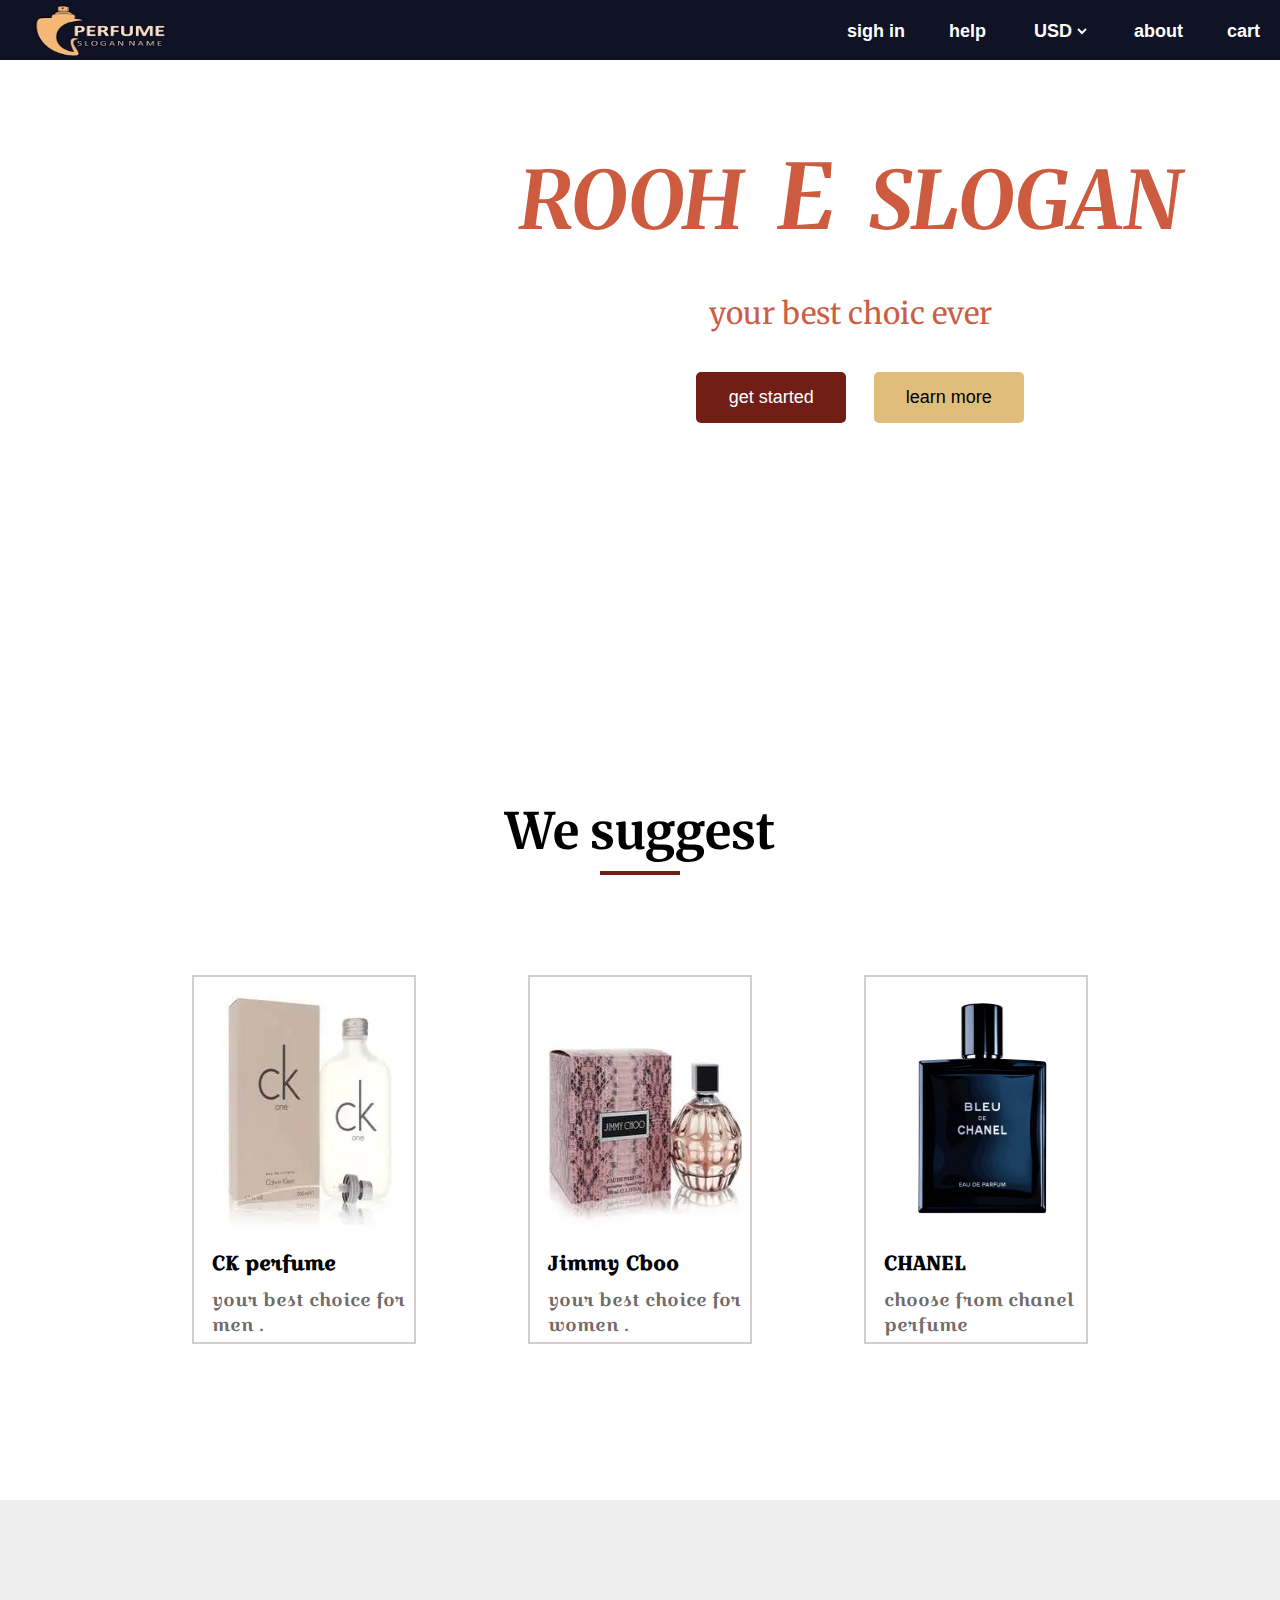
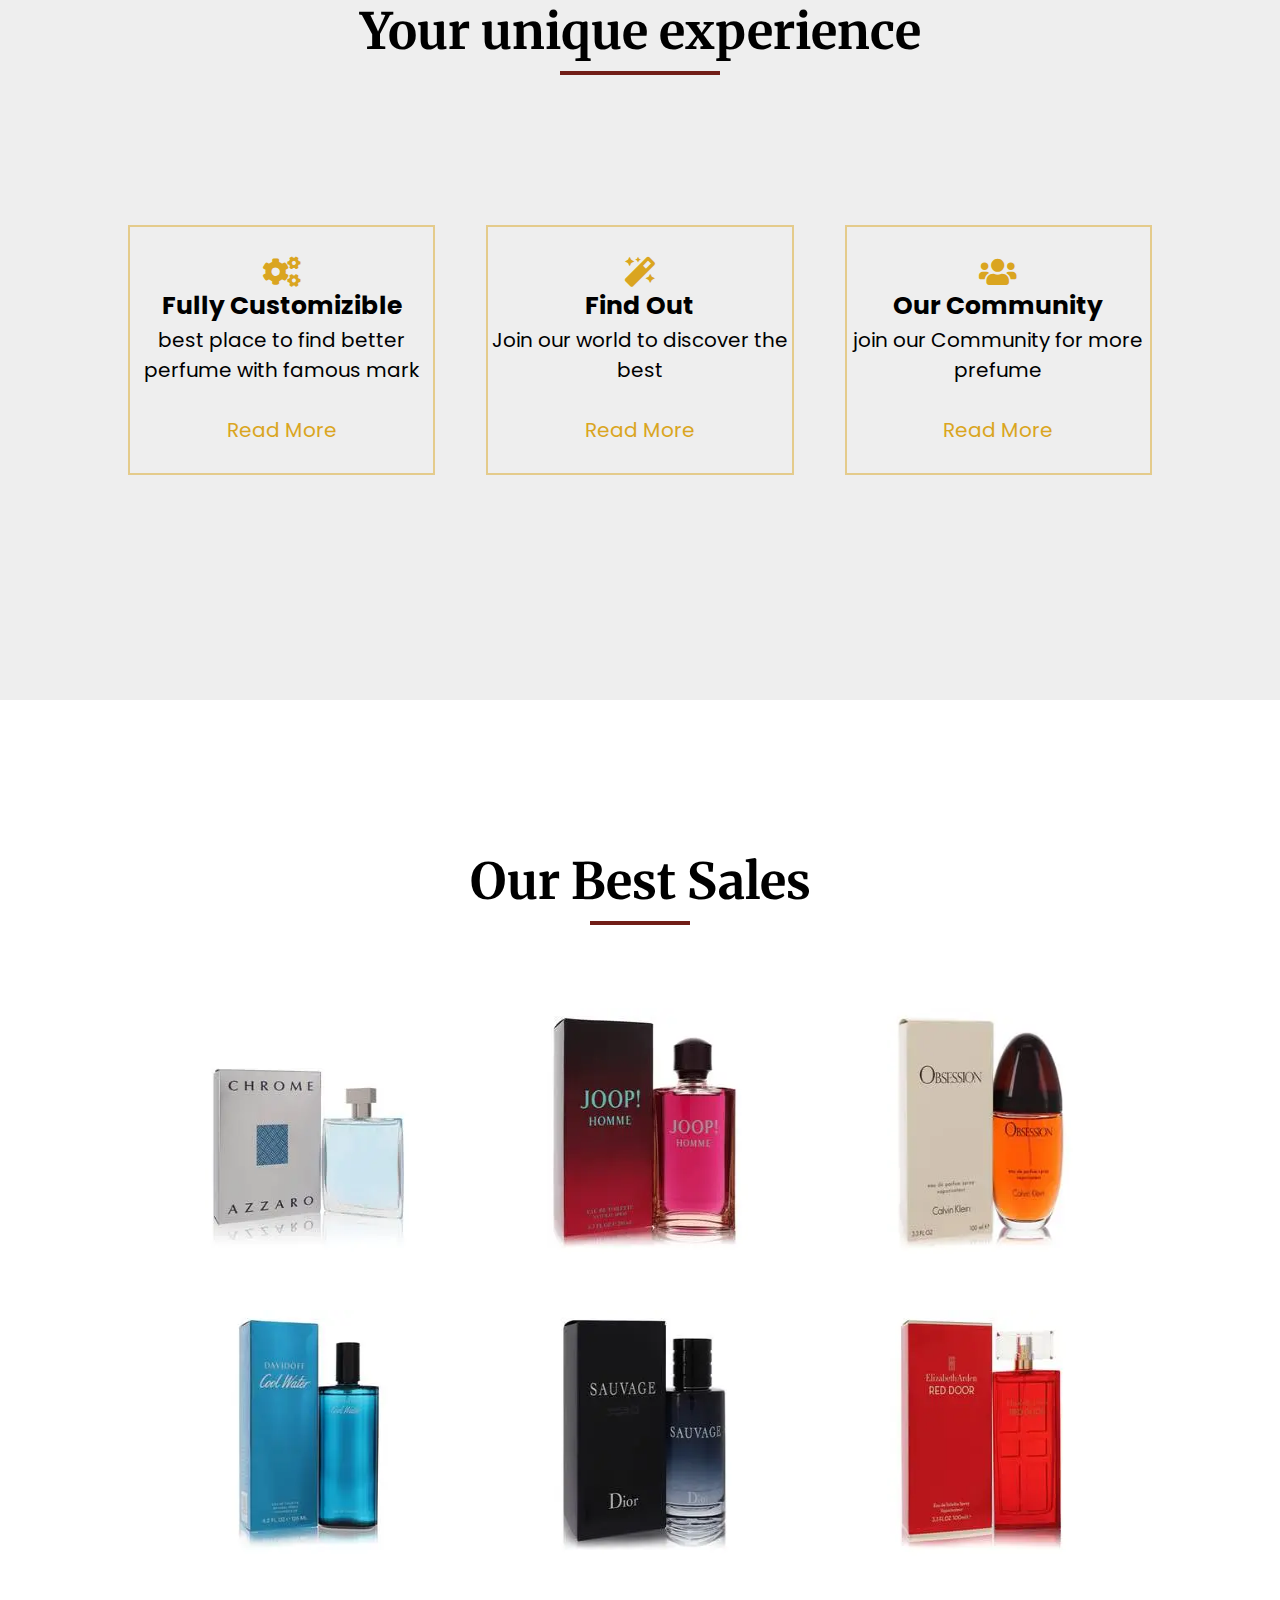
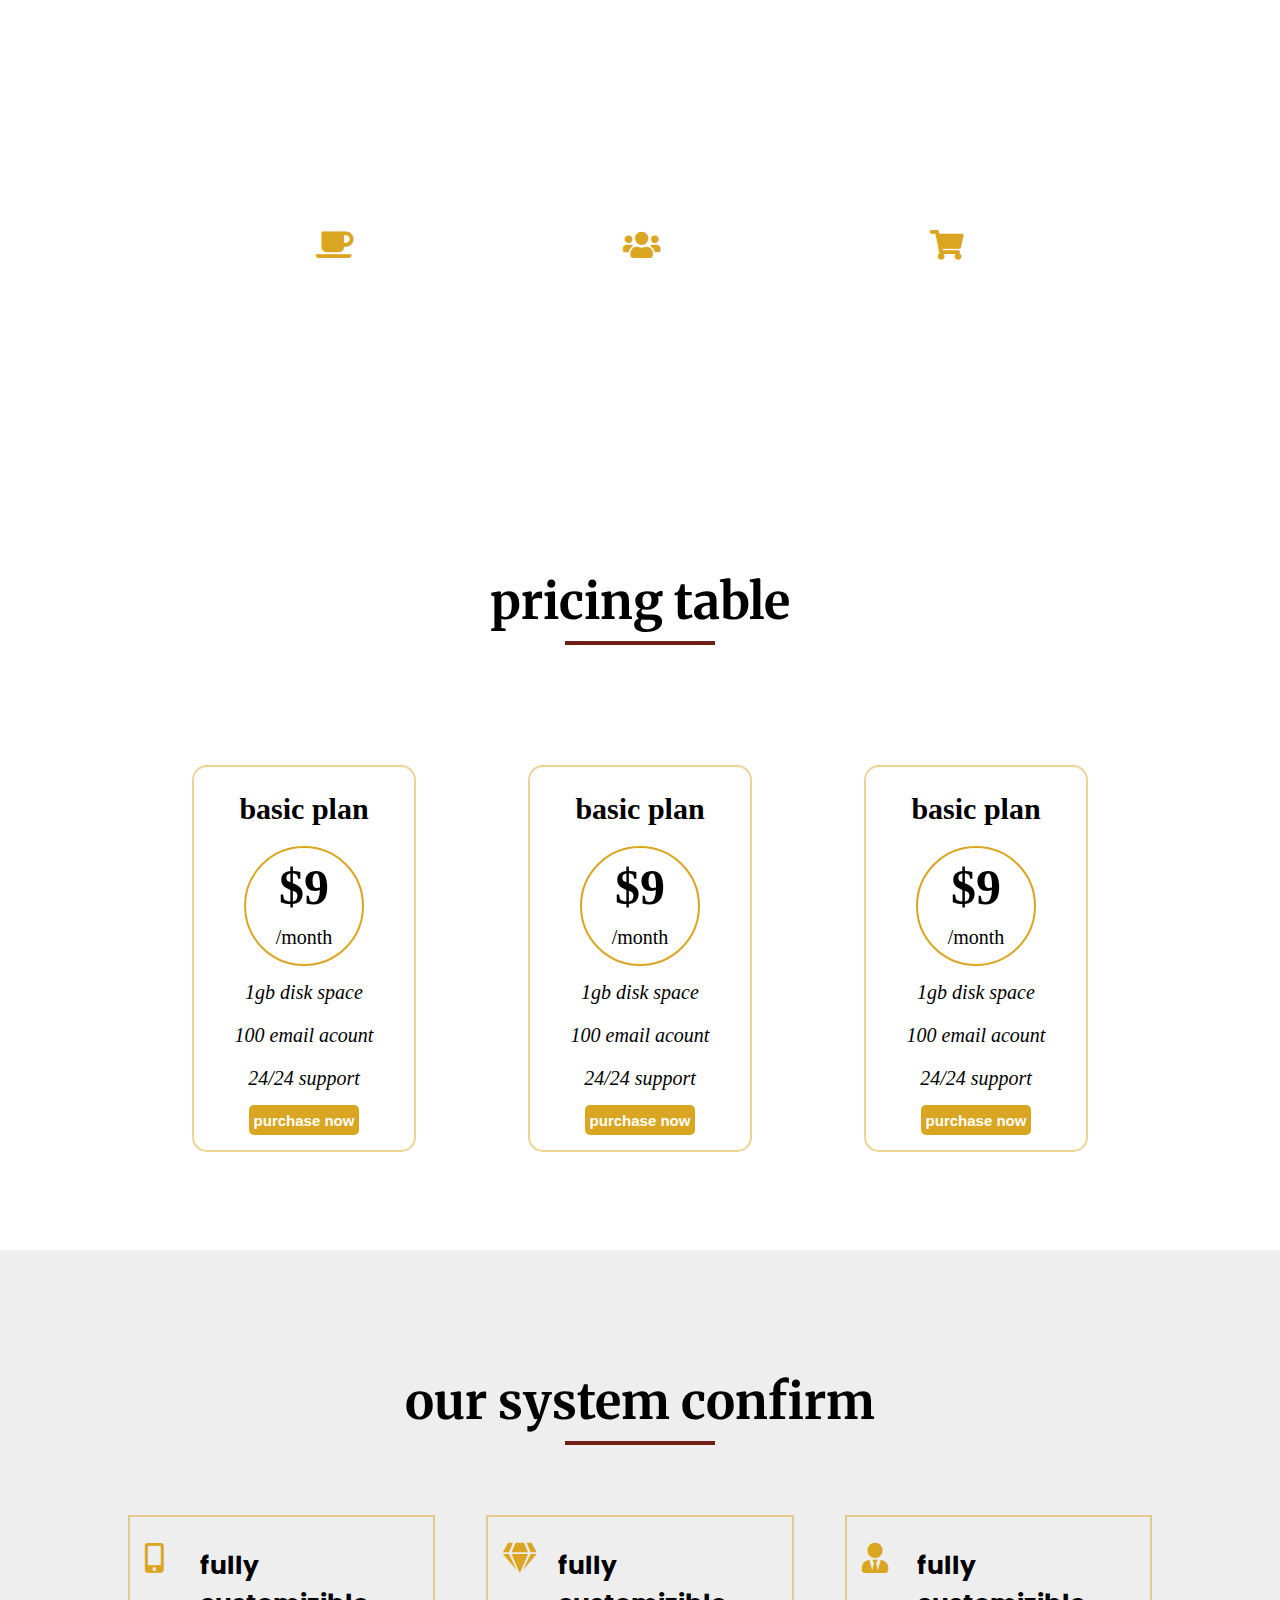
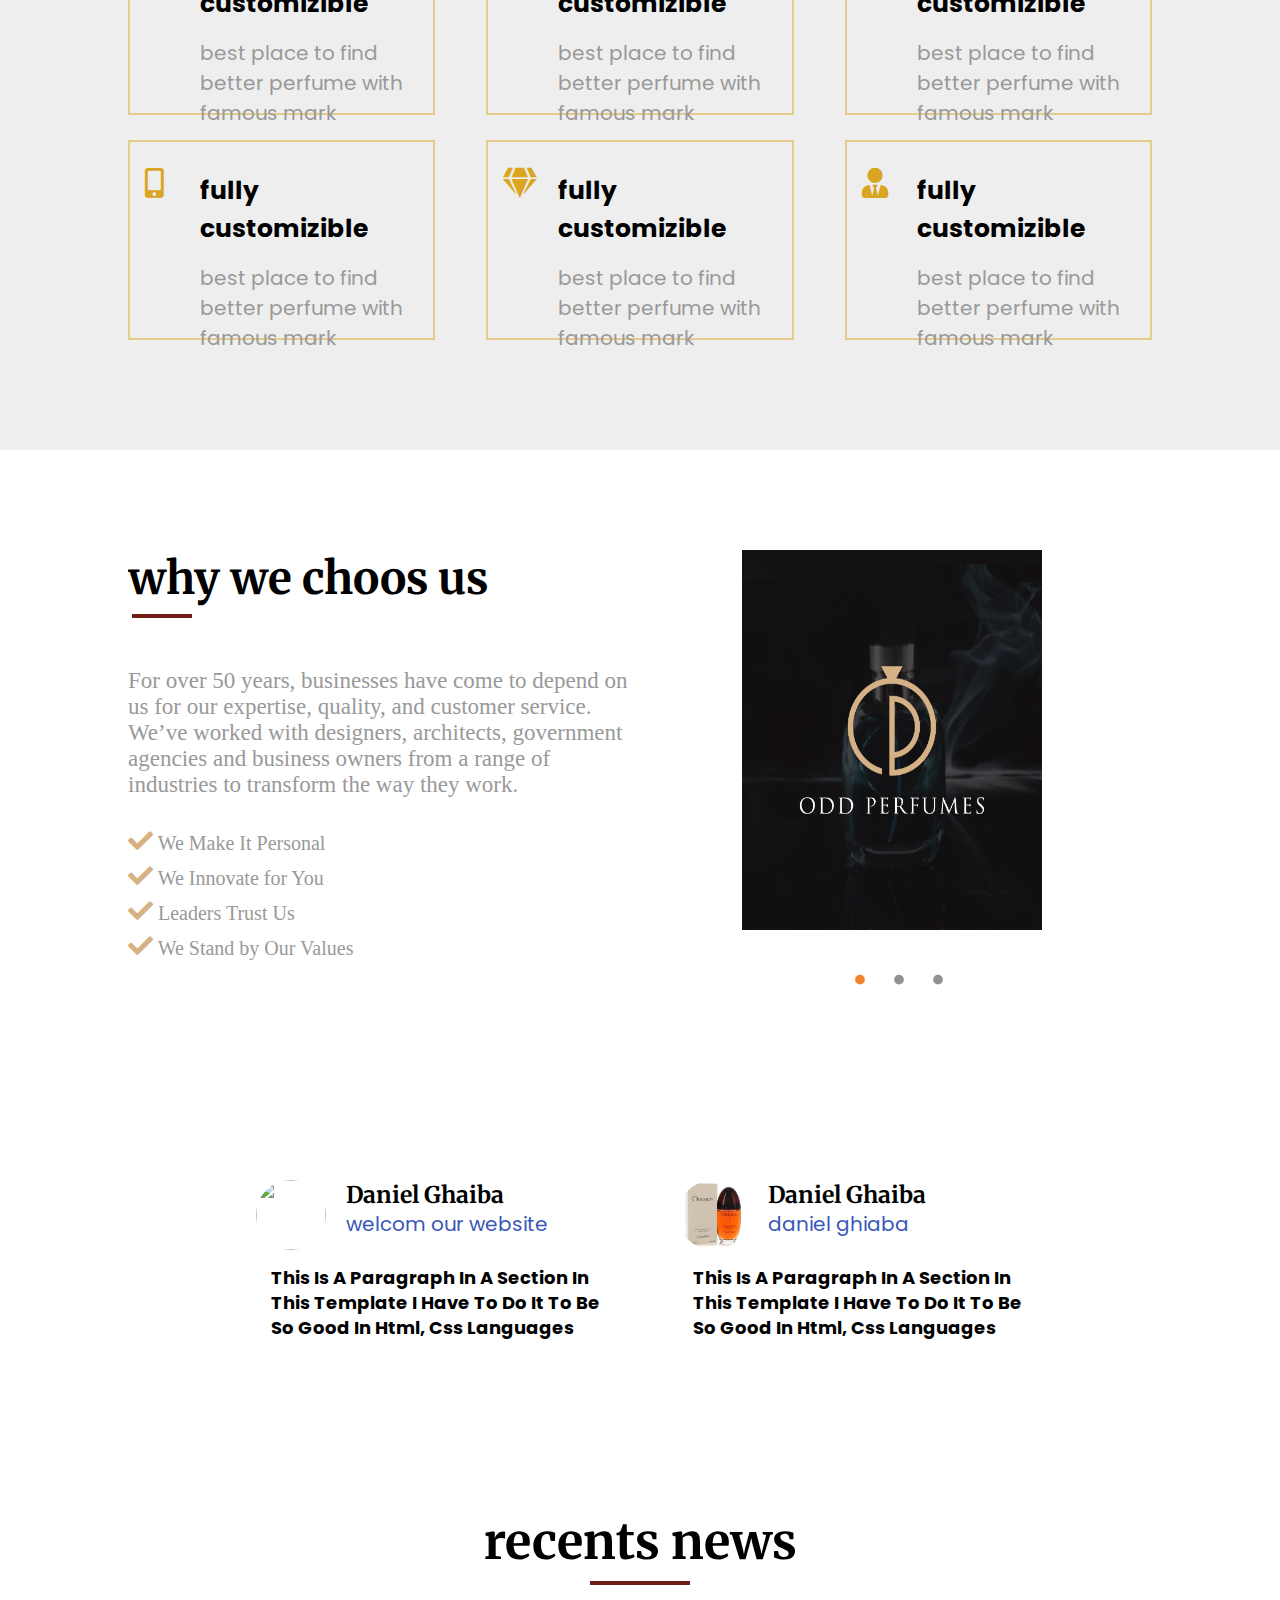
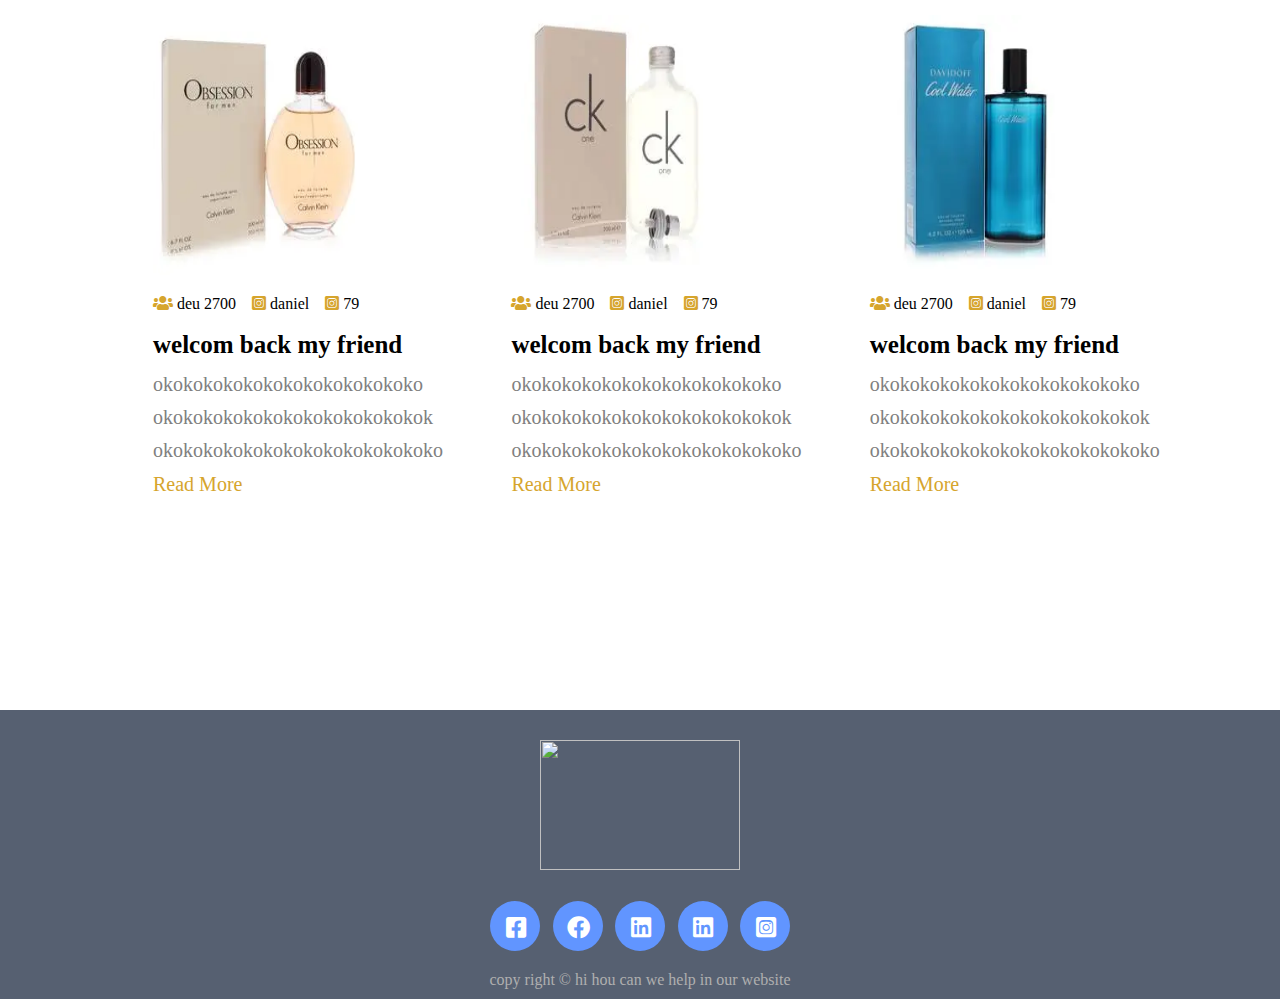
==== commit 86eac4dd: "Update index.html img" ====
--- a/index.html
+++ b/index.html
@@ -17,7 +17,7 @@
     </head>
     <body>
         <div class="header">
-            <img src="Images/images.jpg" alt="" class="img1" draggable="false">
+            <img src="images/images.jpg" alt="" class="img1" draggable="false">
             <!-- <img src="images/142109810_206371407865432_7111534525301268391_n.jpg new.jpg" alt="" class="img1"> -->
 
             <ul class="list">
@@ -545,4 +545,4 @@
          
     <!-- https://islam28497.github.io/Template_1/ -->
     </body>
-</html>+</html>
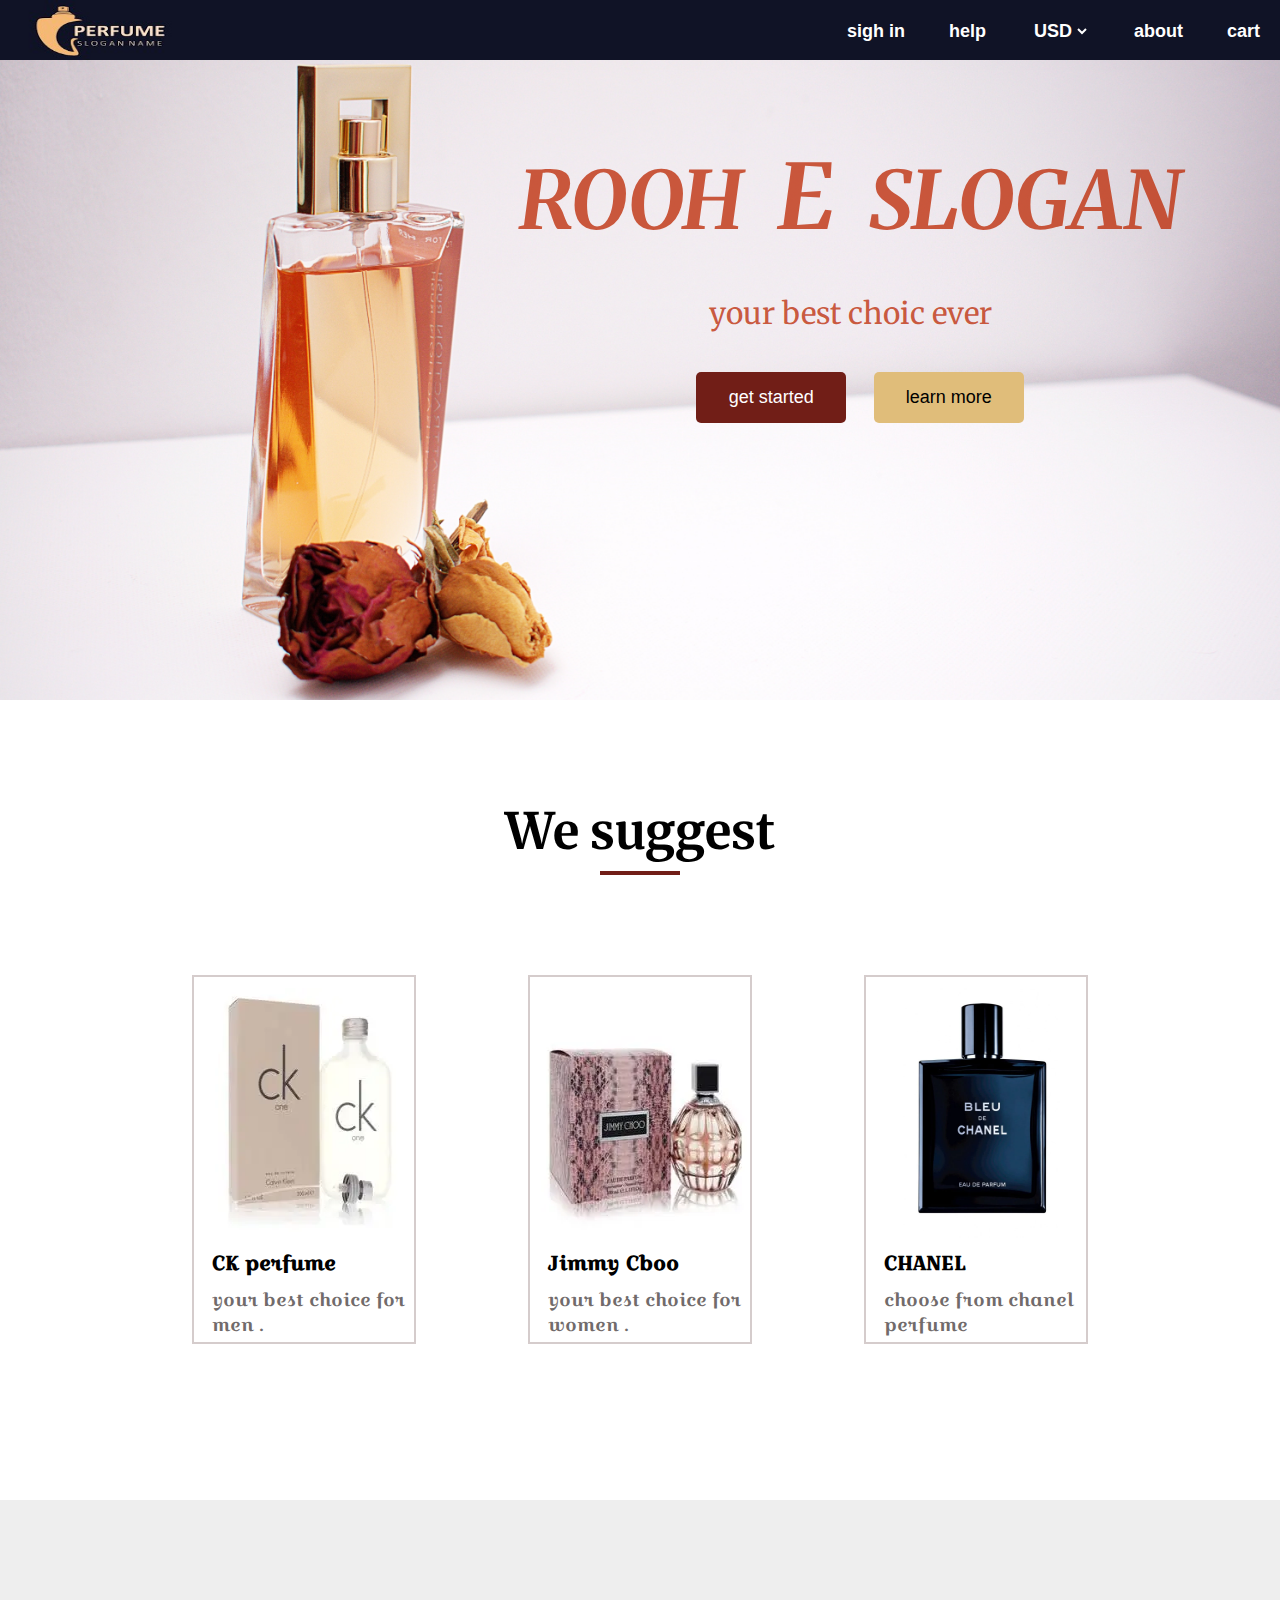
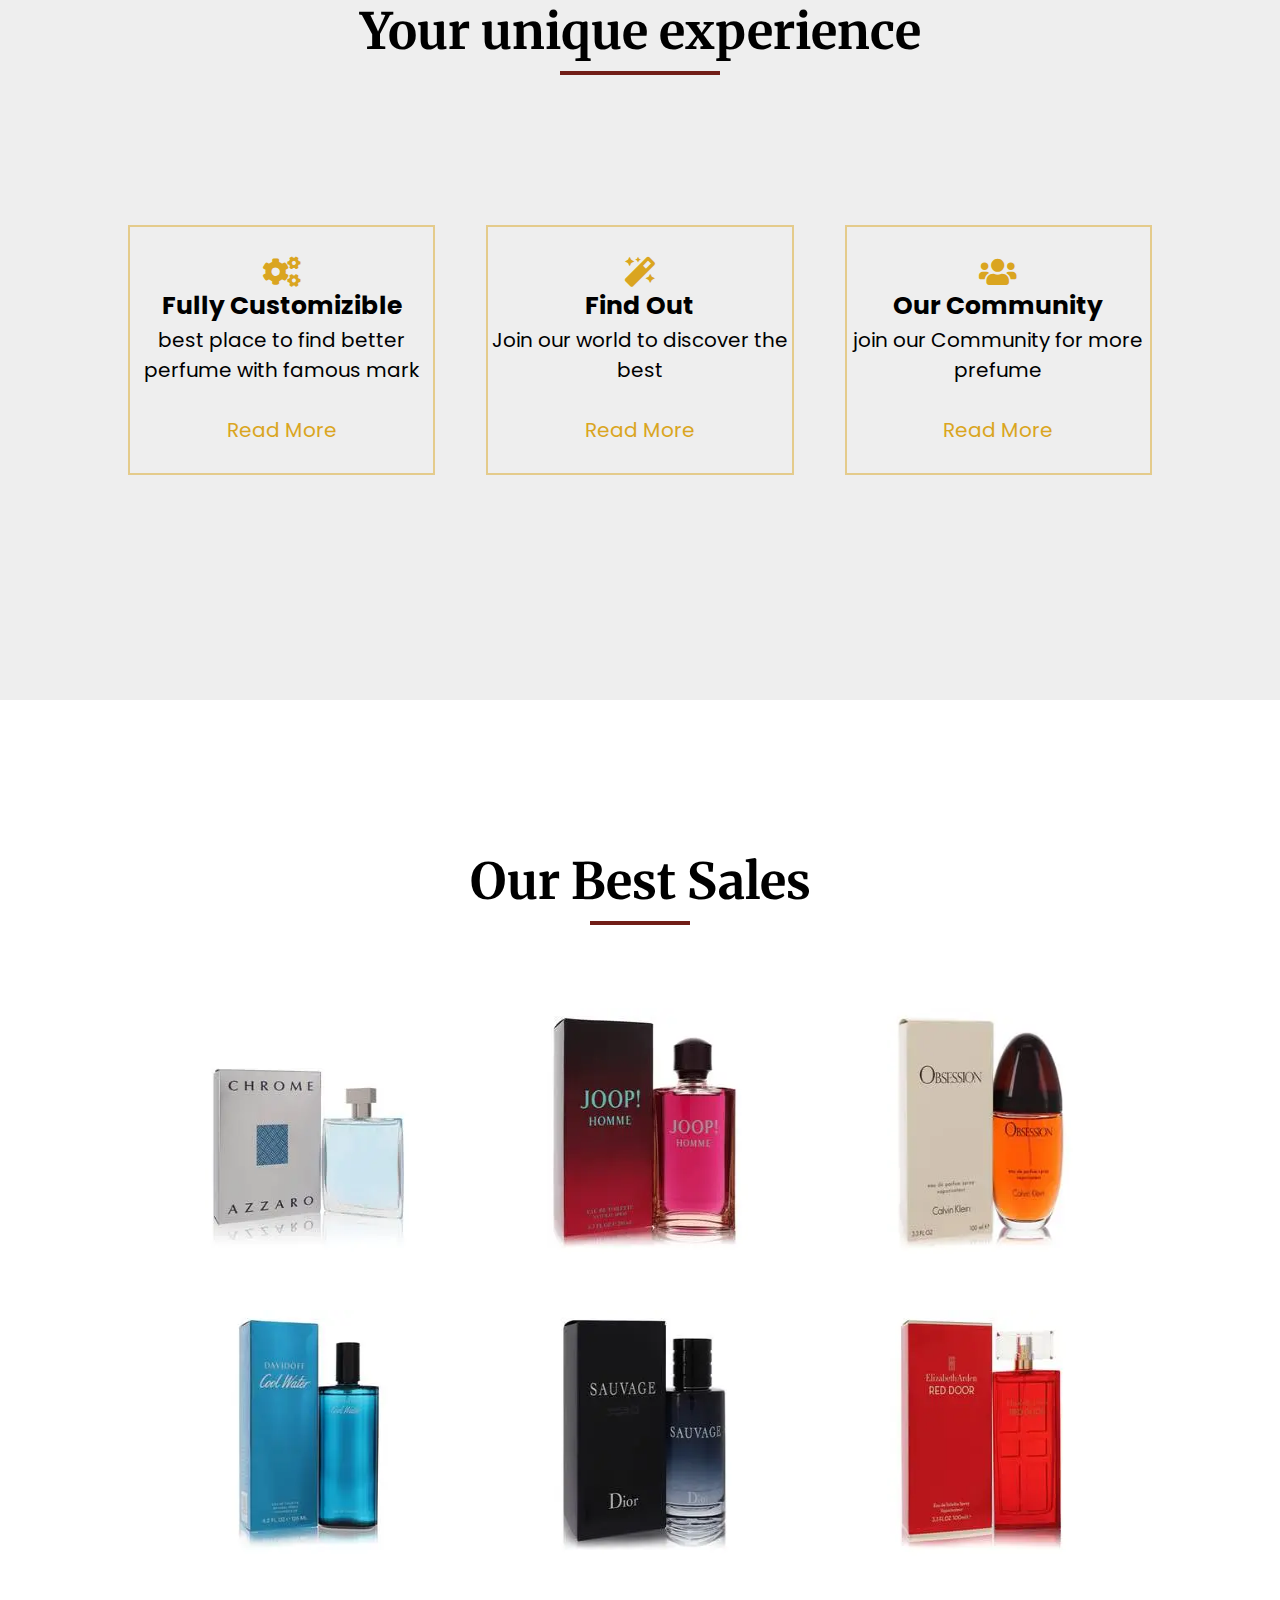
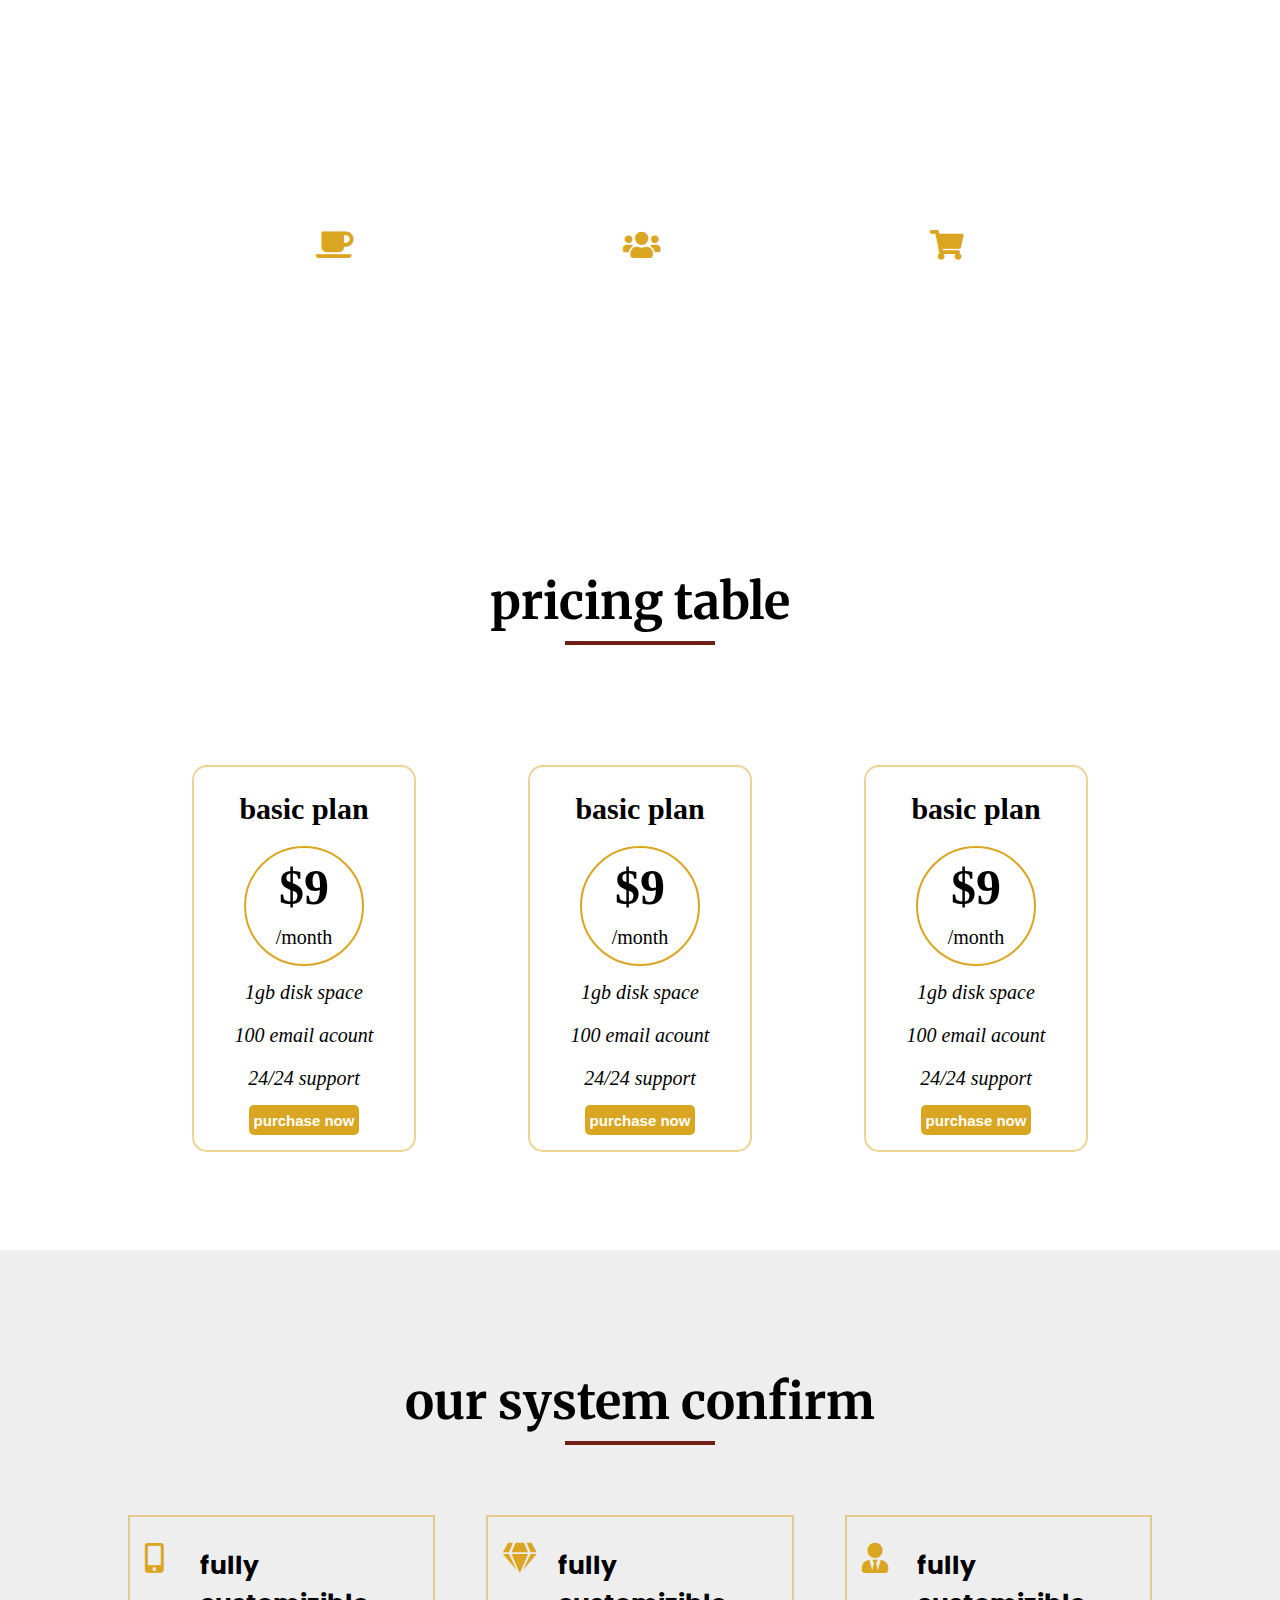
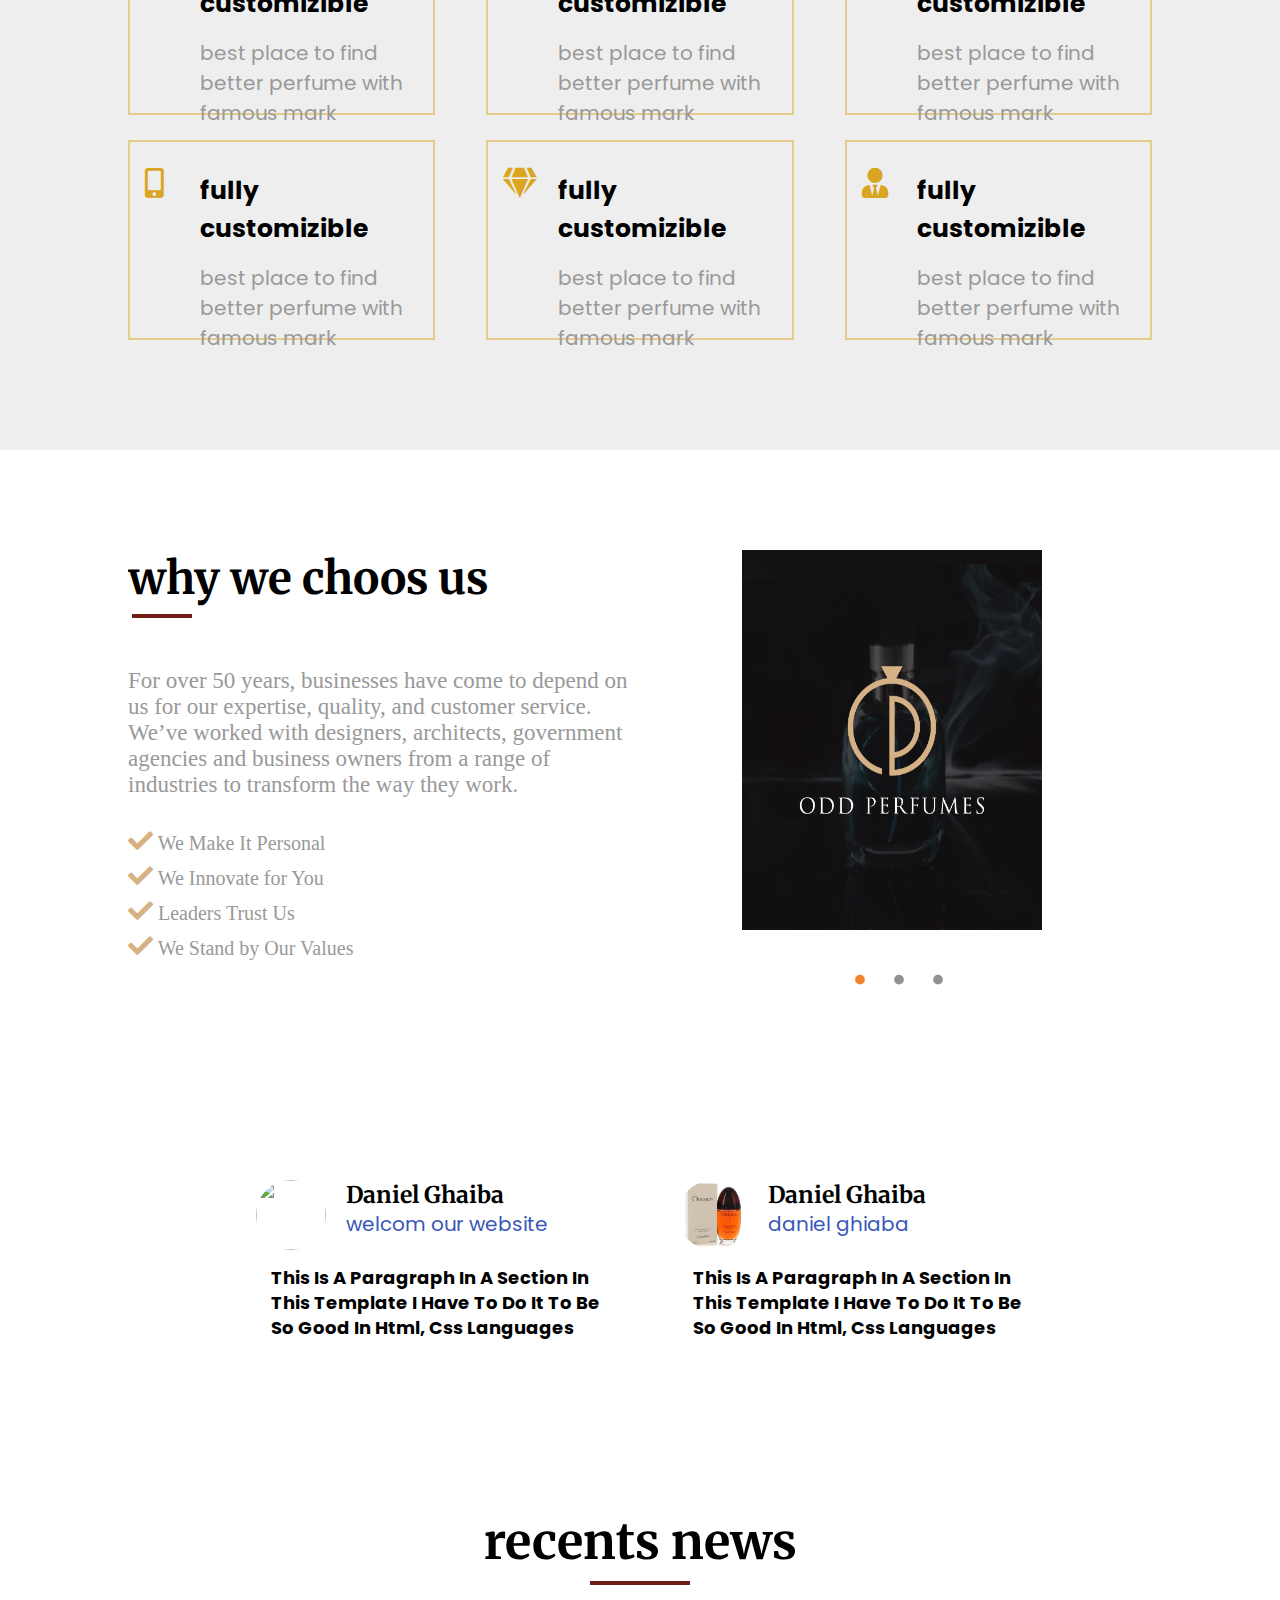
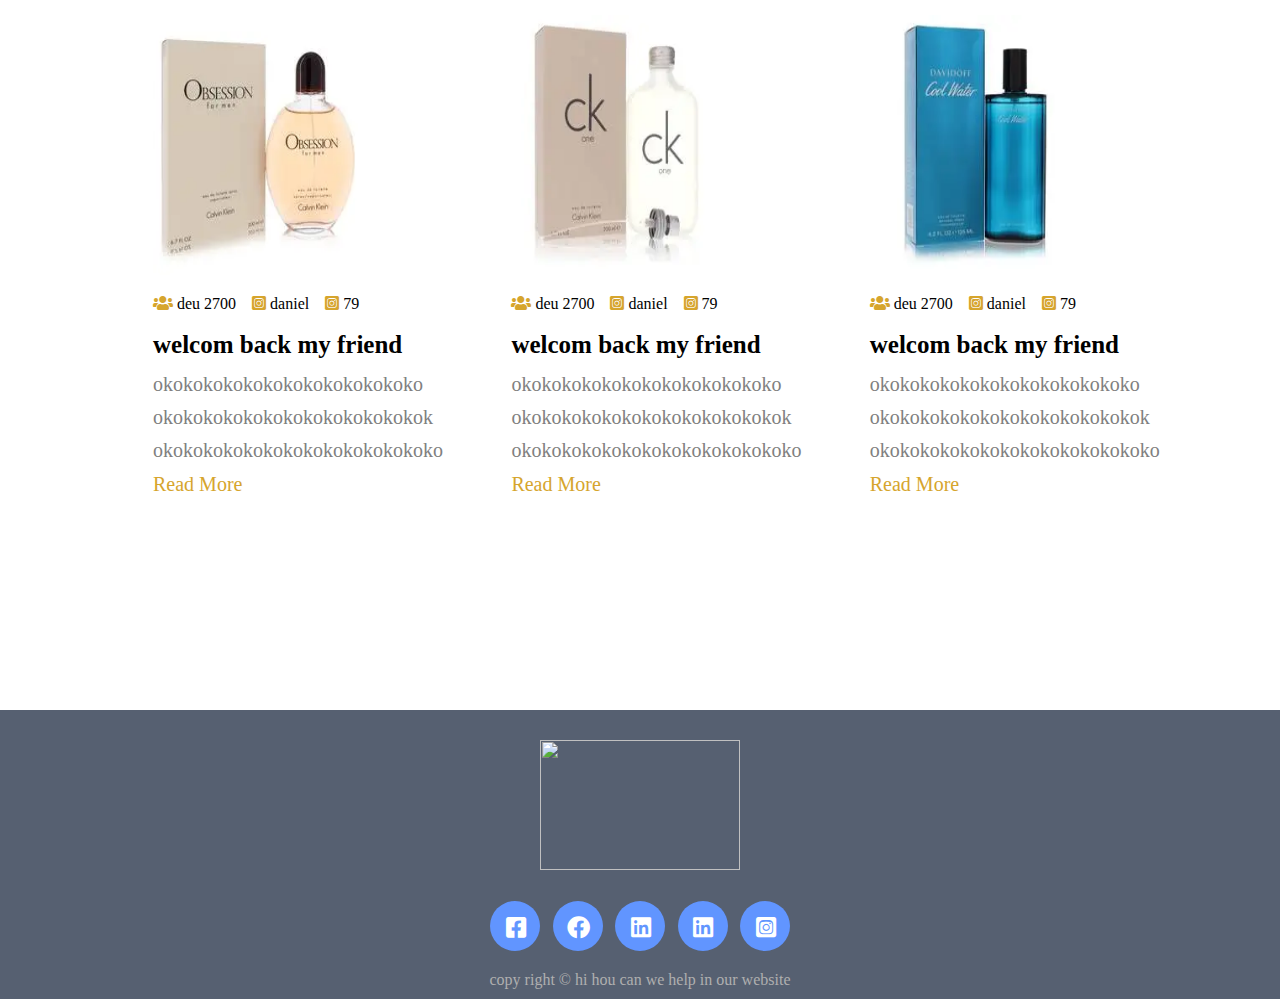
==== commit 747ae7a4: ". /changes" ====
--- a/index.html
+++ b/index.html
@@ -17,7 +17,7 @@
     </head>
     <body>
         <div class="header">
-            <img src="images/images.jpg" alt="" class="img1" draggable="false">
+            <img src="./images/images.jpg" alt="" class="img1" draggable="false">
             <!-- <img src="images/142109810_206371407865432_7111534525301268391_n.jpg new.jpg" alt="" class="img1"> -->
 
             <ul class="list">
--- a/css/PERFUM.css
+++ b/css/PERFUM.css
@@ -65,7 +65,7 @@
     font-family: 'Merriweather', serif;
     font-family: 'Poppins', sans-serif; */
     /* margin-top: 30px; */
-    background-image: url("../Images/pexels-dids-1190829.jpg\ new\ 2.jpg");
+    background-image: url("../images/pexels-dids-1190829.jpg\ new\ 2.jpg");
     background-size: cover;
     background-repeat: no-repeat;
     /* background-attachment:local; */
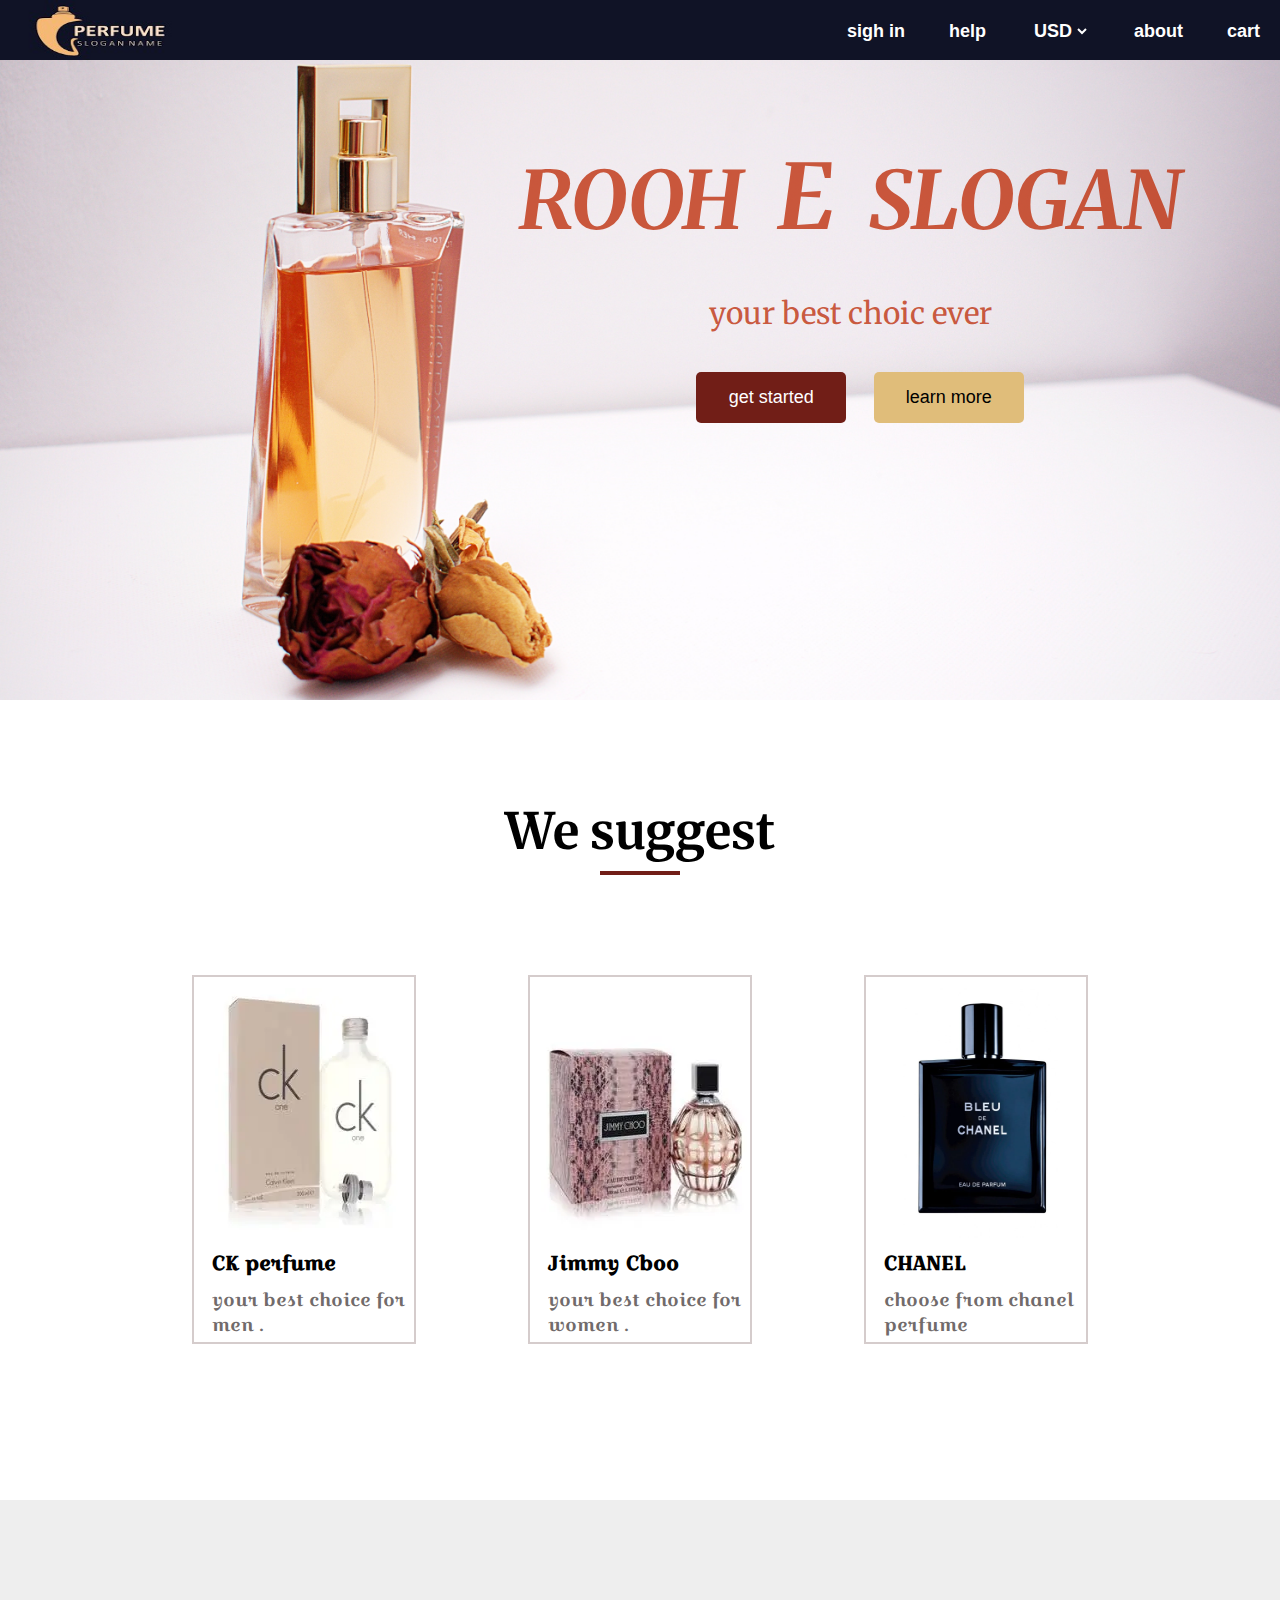
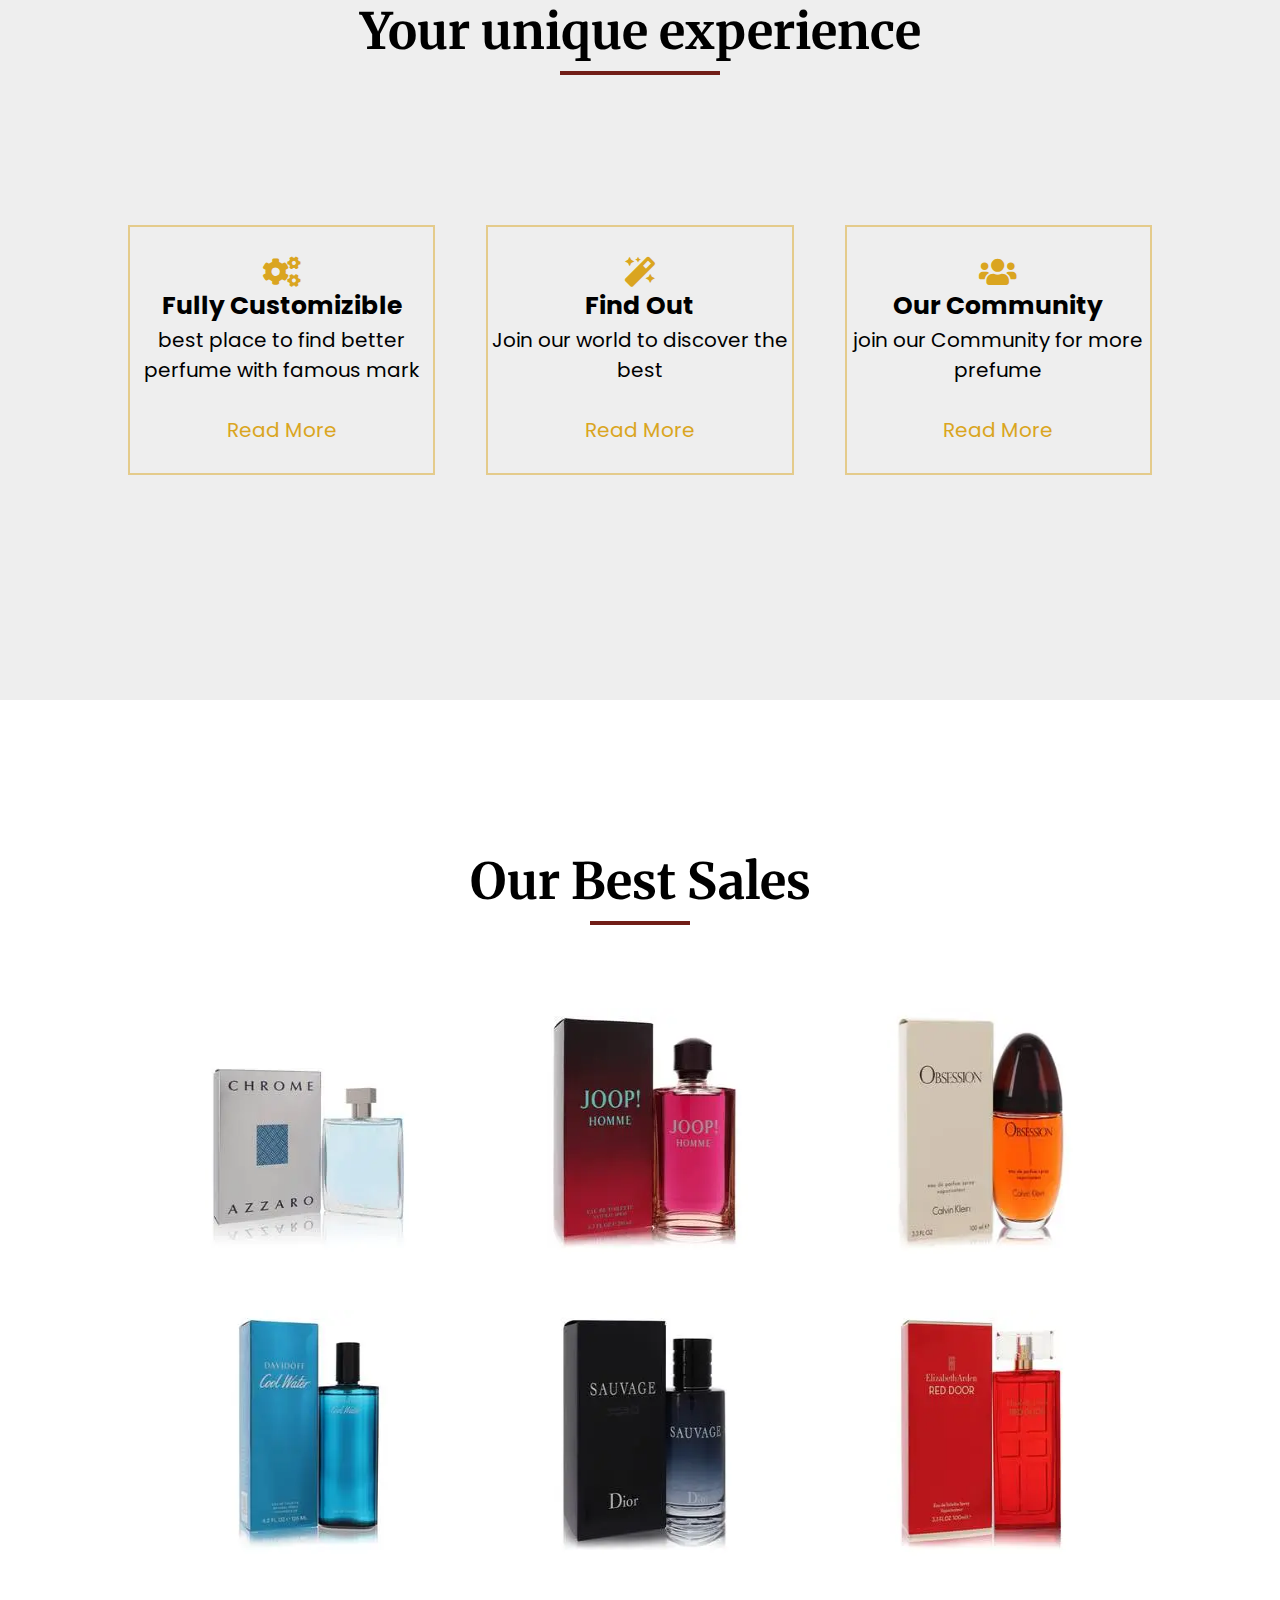
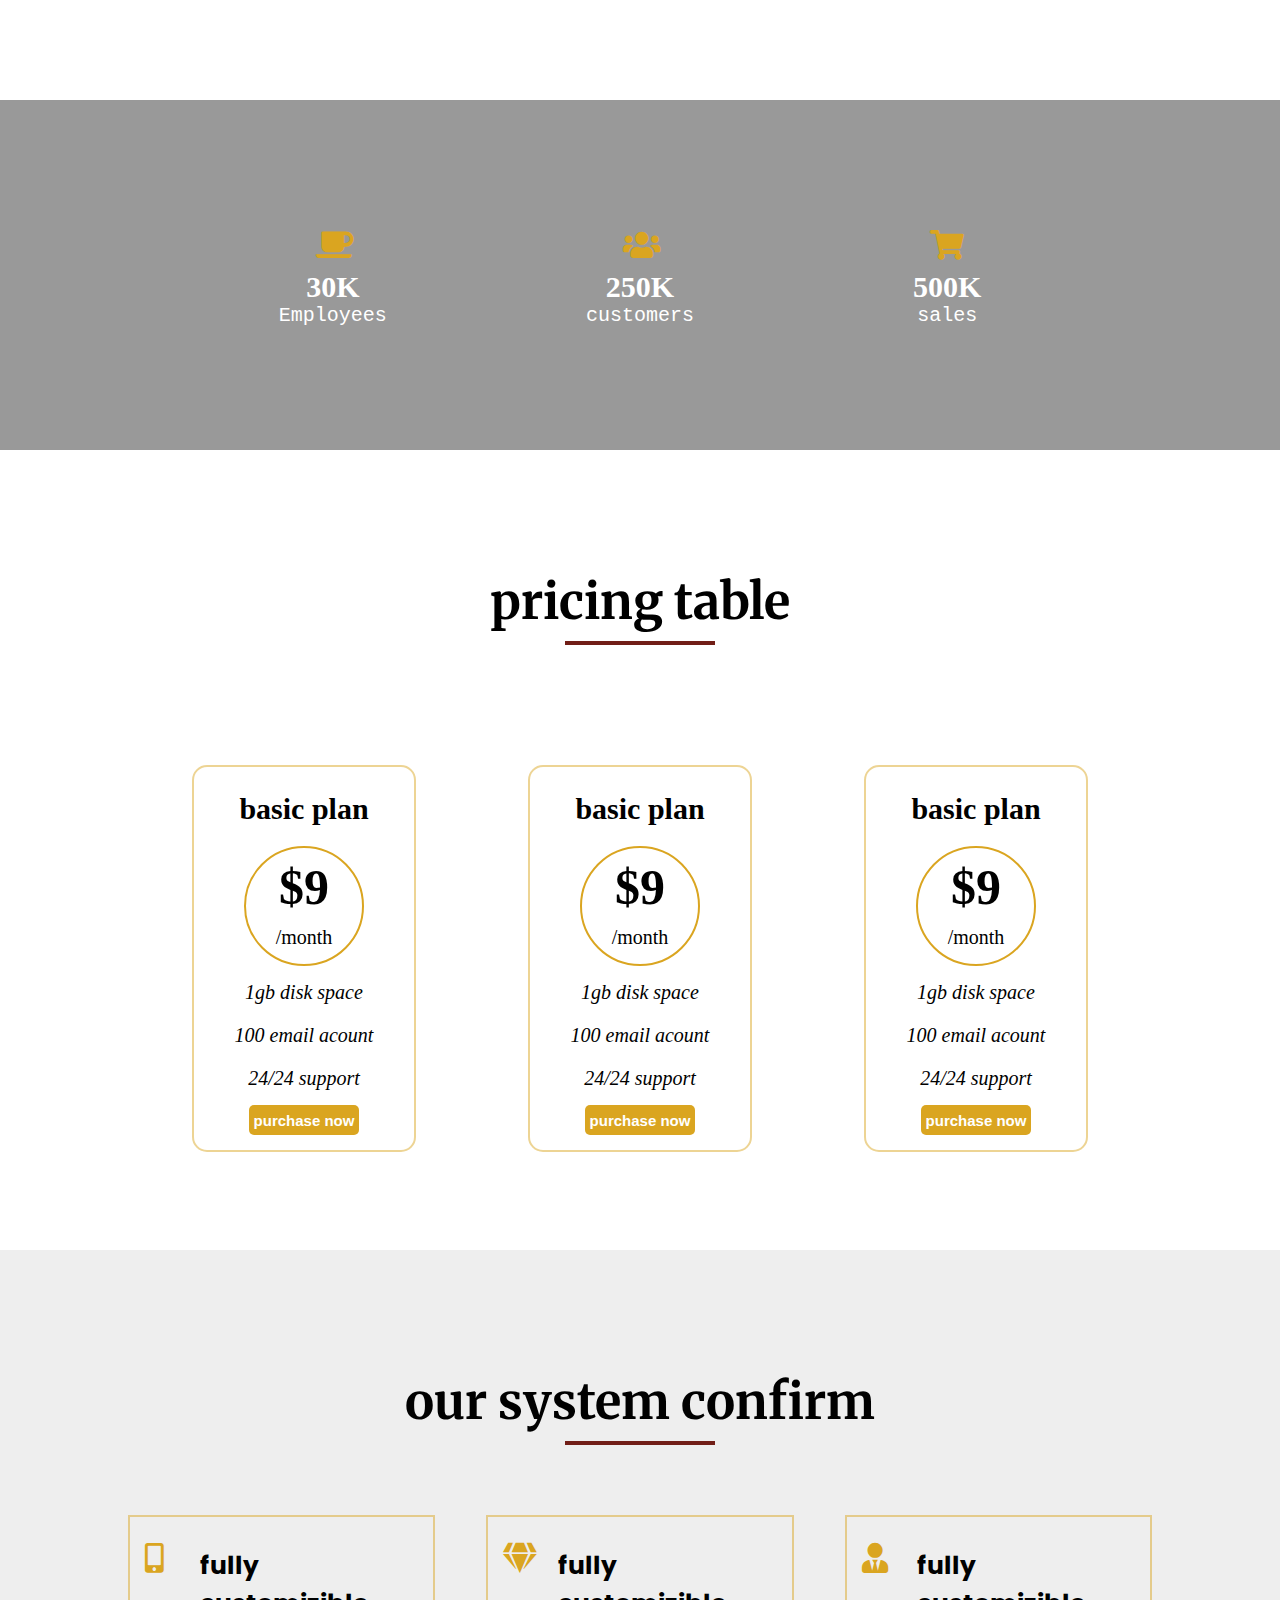
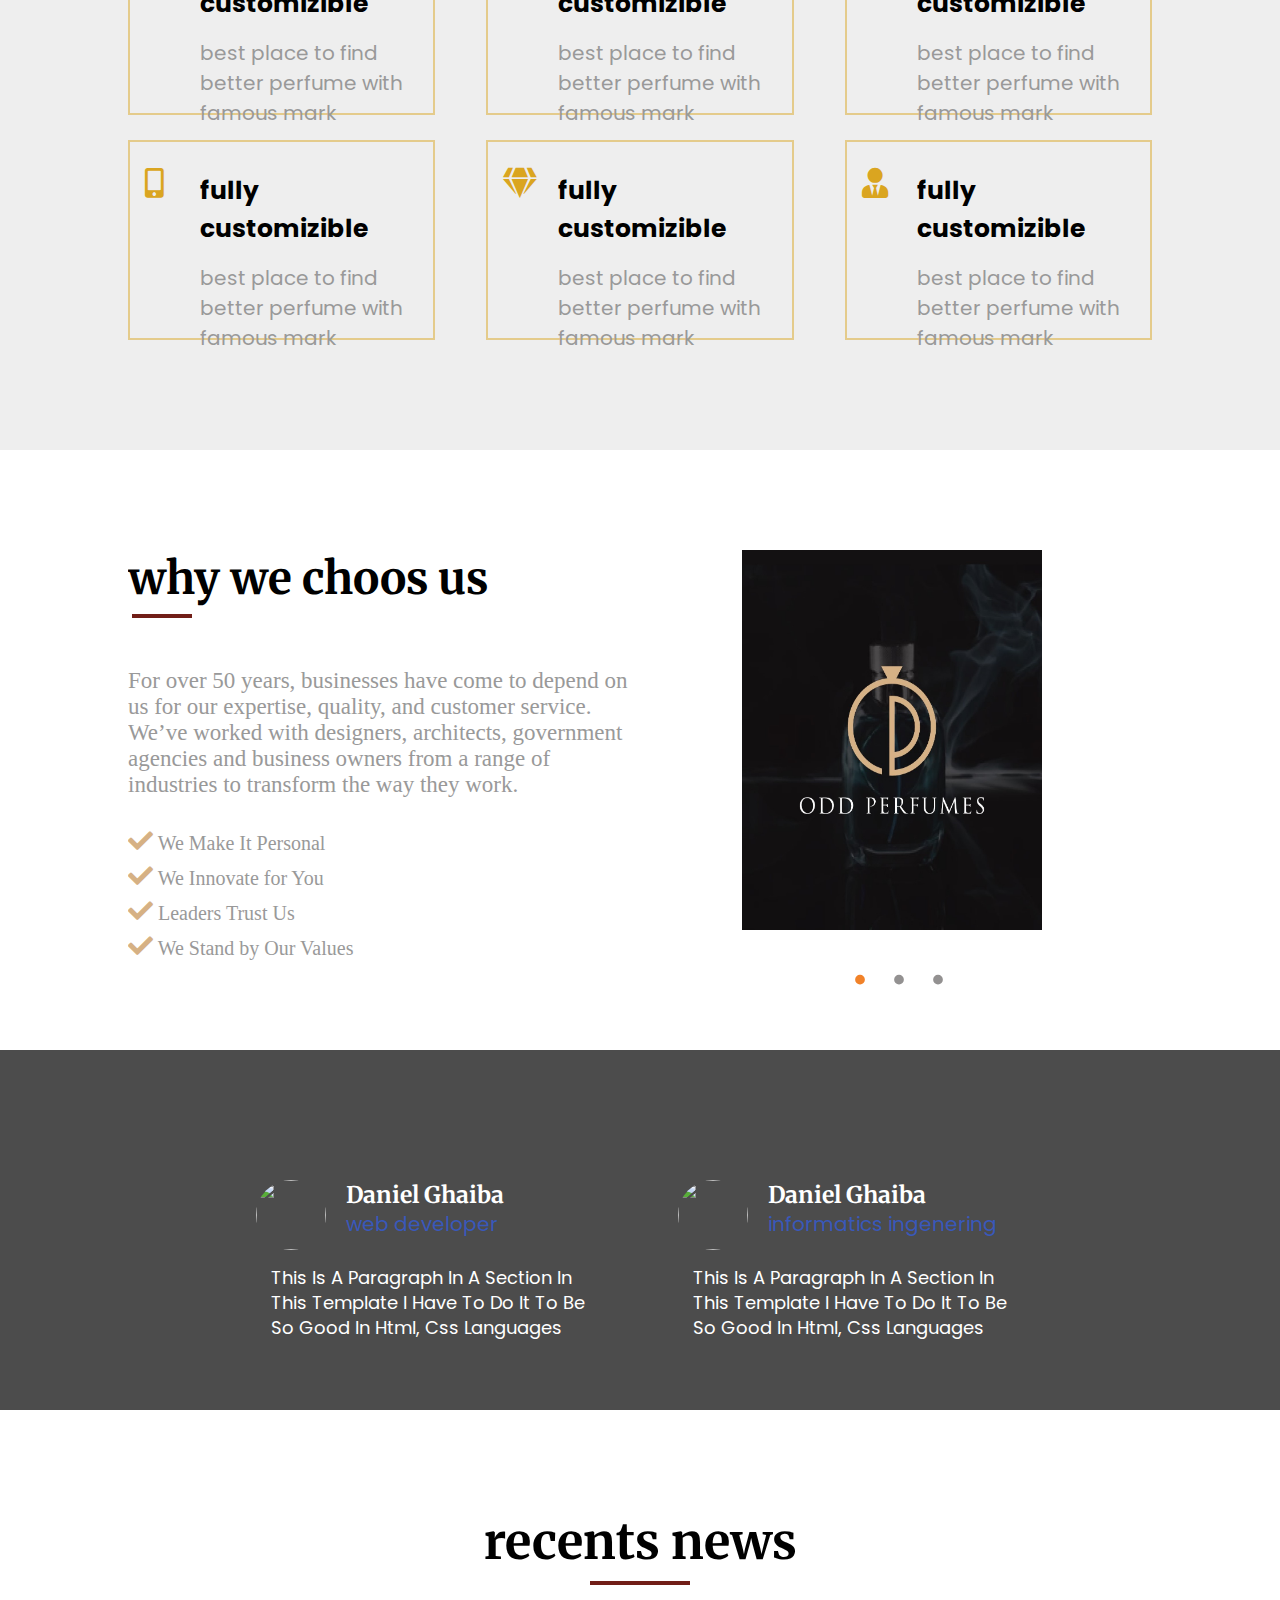
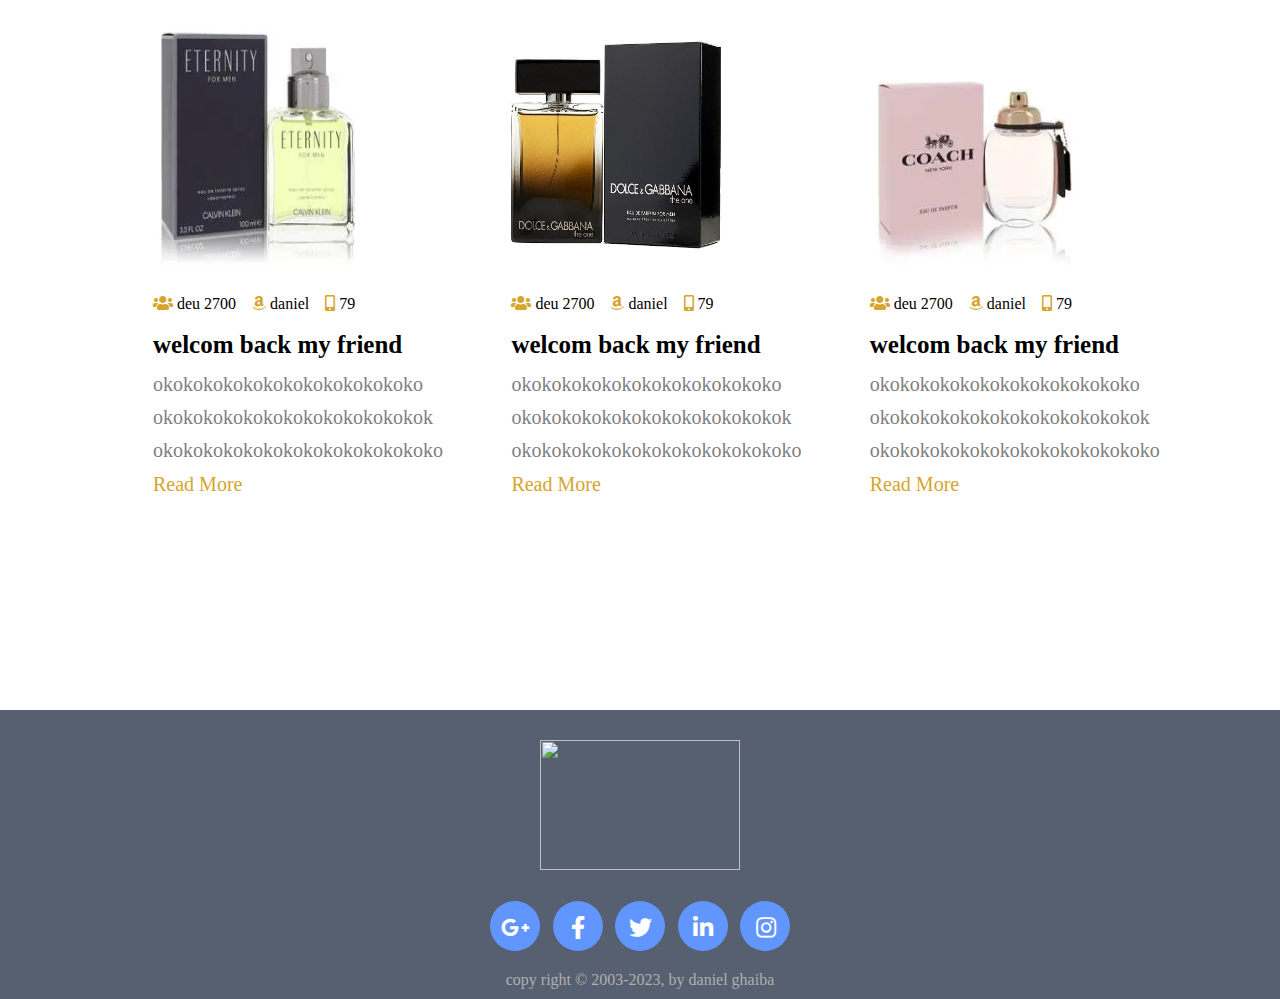
==== commit ac3d61fa: "new-form" ====
--- a/index.html
+++ b/index.html
@@ -17,7 +17,7 @@
     </head>
     <body>
         <div class="header">
-            <img src="./images/images.jpg" alt="" class="img1" draggable="false">
+            <img src="images/images.jpg" alt="" class="img1" draggable="false" >
             <!-- <img src="images/142109810_206371407865432_7111534525301268391_n.jpg new.jpg" alt="" class="img1"> -->
 
             <ul class="list">
@@ -42,7 +42,7 @@
         <div class="div1">
             <!-- <img src="Images/74036m.webp" alt=""> -->
             <div class="par">
-                <h2 class="h11">ROOH <span class="e">E</span> SLOGAN </h2>
+                <h2 class="h11">ROOH <span class="s">E</span> SLOGAN </h2>
                 <p class="p11">your best choic ever</p>
                 <button class="but1">get started</button>
                 <button class="but2">learn more</button>
@@ -237,6 +237,7 @@
         </div><!-- main-container-prod -->
         <!-- /////////////////////////////////////////////////////////////////////////////////////////////////////////////// -->
         <div class="main-container-back">
+            <div class="background-back">
             <div class="back-container">
                 <div class="back-1">
                     <div class="back-2">
@@ -260,6 +261,7 @@
                     </div><!--back-2  -->
                 </div><!-- back-1 -->
             </div><!-- back-container -->
+        </div><!-- background -->
         </div><!-- main-container-back -->
         <!-- /////////////////////////////////////////////////////////////////////////////// -->
         <div class="maincontainer-table">
@@ -407,16 +409,17 @@
         </div><!-- chos-maincontainer -->
         <!-- ////////////////////////////////////////////////////////////////////////////////////////////////////// -->
         <div class="stad-maincontainer">
+            <div class="background-stad">
             <div class="stad-container">
                 <div class="stad-1">
                     <div class="stad-2">
                         <div class="stad-3">
                             <div class="stad-img">
-                                <img src="images/front-view-expensive-perfume-as-present-dark-table.jpg" alt="" draggable="false">
+                                <img src="images/20230701_202506_403.jpg" alt="" draggable="false">
                             </div>
                             <div class="stad-overlay">
                                 <h4 class="stad-h4">daniel ghaiba</h4>
-                                <p class="stad-p"> welcom our website </p>
+                                <p class="stad-p"> web developer  </p>
                             </div>
                         </div><!-- stad-3 -->
                         <p class="stad-paragraph">This Is A Paragraph In A Section In This Template I Have To Do It To Be So Good In Html, Css Languages</p>
@@ -425,11 +428,11 @@
                     <div class="stad-2-w">
                         <div class="stad-3">
                             <div class="stad-img">
-                                <img src="images/1002w.webp" alt="" draggable="false">
+                                <img src="images/20230701_202506_403.jpg" alt="" draggable="false">
                             </div>
                             <div class="stad-overlay">
                                 <h4 class="stad-h4">daniel ghaiba</h4>
-                                <p class="stad-p">daniel ghiaba  </p>
+                                <p class="stad-p">informatics ingenering  </p>
                             </div>
 
                         </div><!-- stand-3 -->
@@ -439,6 +442,7 @@
                     </div><!--stad-2 -->
                 </div><!-- stad-1 -->
             </div><!-- stad-container -->
+        </div><!-- background -->
         </div><!-- stad-maincontainer -->
         <!-- /////////////////////////////////////////////////////////////////////////////////////////////////////// -->
         <div class="last-maincontainer">
@@ -448,14 +452,14 @@
                 <div class="last-1">
                     <div class="last-2">
                         <div class="last-img">
-                            <img src="images/1002m.webp" alt="" draggable="false">
+                            <img src="images/352m.webp" alt="" draggable="false">
                         </div>
                         <div class="last-span">
                             <span><i class="fas fa-users"></i> deu 2700</span>
                             &ensp;
-                            <span><i class="fab fa-instagram-square"></i> daniel</span>
+                            <span><i class="fab fa-amazon"></i> daniel</span>
                             &ensp;
-                            <span><i class="fab fa-instagram-square"></i> 79</span>
+                            <span><i class="fas fa-mobile-alt"></i> 79</span>
                         </div>
                         <div class="last-paragraph">
                             <h4>welcom back my friend</h4>
@@ -472,14 +476,14 @@
                     </div><!-- last-2 -->
                     <div class="last-2-w">
                         <div class="last-img">
-                            <img src="images/104m.webp" alt="" draggable="false">
+                            <img src="images/dolce_gabbana_the_one_edp_perfume_for_men_100ml_1024x1024.jpg" alt="" draggable="false">
                         </div>
                             <div class="last-span">
                             <span><i class="fas fa-users"></i> deu 2700</span>
                             &ensp;
-                            <span><i class="fab fa-instagram-square"></i> daniel</span>
+                            <span><i class="fab fa-amazon"></i> daniel</span>
                             &ensp;
-                            <span><i class="fab fa-instagram-square"></i> 79</span>
+                            <span><i class="fas fa-mobile-alt"></i> 79</span>
                         </div>
                         <div class="last-paragraph">
                             <h4>welcom back my friend</h4>
@@ -495,14 +499,14 @@
                     </div><!-- last-2 -->
                     <div class="last-2">
                         <div class="last-img">
-                            <img src="images/127m.webp" alt="" draggable="false">
+                            <img src="images/73882w.webp" alt="" draggable="false">
                         </div>
                             <div class="last-span">
                             <span><i class="fas fa-users"></i> deu 2700</span>
                             &ensp;   
-                            <span><i class="fab fa-instagram-square"></i> daniel</span>
+                            <span><i class="fab fa-amazon"></i> daniel</span>
                             &ensp;
-                            <span><i class="fab fa-instagram-square"></i> 79</span>
+                            <span><i class="fas fa-mobile-alt"></i> 79</span>
                         </div>
                         <div class="last-paragraph">
                             <h4>welcom back my friend</h4>
@@ -527,15 +531,15 @@
             </div><!-- footer-img -->
             <!-- <div class="footer-icons"> -->
                 <ul class="footer-icons">
-                    <li><a href=""><i class="fab fa-facebook-square"></i></a></li>
-                    <li><a href=""><i class="fab fa-facebook"></i></a></li>
-                    <li><a href=""><i class="fab fa-linkedin"></i></a></li>
-                    <li><a href=""><i class="fab fa-linkedin"></i></a></li>
-                    <li><a href=""><i class="fab fa-instagram-square"></i></a></i></li>
+                    <li><a href=""><i class="fab fa-google-plus-g"></i></a></li>
+                    <li><a href=""><i class="fab fa-facebook-f"></i></a></li>
+                    <li><a href=""><i class="fab fa-twitter"></i></a></li>
+                    <li><a href=""><i class="fab fa-linkedin-in"></i></a></li>
+                    <li><a href=""><i class="fab fa-instagram"></i></a></li>
                 </ul>
             <!-- </div> -->
             <div class="footer-paragraph">
-                <p> copy right &copy; hi hou can we help in our website</p>
+                <p> copy right &copy; 2003-2023, by daniel ghaiba</p>
             </div>
         </div><!-- footer -->
         <!-- ///////////////////////////// -->
@@ -545,4 +549,4 @@
          
     <!-- https://islam28497.github.io/Template_1/ -->
     </body>
-</html>
+</html>--- a/css/PERFUM.css
+++ b/css/PERFUM.css
@@ -2,17 +2,13 @@
     margin: 0;
     padding: 0;
     box-sizing: border-box;
-
 }
 .header{
     background-color: #101326;
     width: 100%;
     height: 60px;
     position: fixed;
-    /* position: relative; */
-    z-index: 30;
-    /* overflow: auto; */
-    /* opacity: 0.5; */
+    z-index: 30; 
 }
 .list{
     list-style-type: none;
@@ -51,38 +47,18 @@
     /* transition: 1s; */
     cursor: pointer;
 }
-
-
-
-
-
-
-
-
-/* ////////////////////////////////////////////////////////////////////////////////////////// */
+/* ////////////////////////////////////////////////////////////////////////////////////////////////////////////// */
 .div1{
-    /* font-family: 'Inclusive Sans', sans-serif;
-    font-family: 'Merriweather', serif;
-    font-family: 'Poppins', sans-serif; */
-    /* margin-top: 30px; */
     background-image: url("../images/pexels-dids-1190829.jpg\ new\ 2.jpg");
     background-size: cover;
     background-repeat: no-repeat;
-    /* background-attachment:local; */
-    /* right: 0; */
-    /* left: 0; */
     width: 100%;
-    /* margin-left: -8px; */
-    /* margin: 0; */
     height: 700px;
-    /* height: 100vh; */
     padding-top: 30px;
 }
-
 .par{
     text-align: center;
     color: white;
-   
     font-size: 30px;
     padding-left: 420px;
 }
@@ -94,11 +70,8 @@
     font-style: italic;
     font-size: 80px;
     /* text-align: center; */
-    padding-top: 110px;
-     /* margin-bottom: 20px; */
-     
-}
-
+    padding-top: 110px; 
+}
 .p11,
 .h11{
     color: #bc2a05c4;
@@ -109,7 +82,7 @@
     font-family: 'Martian Mono', monospace;
     font-family: 'Merriweather', serif;
 }
-.e{
+.s{
    padding: 0 20px;
    font-size: 90px;
 }
@@ -140,13 +113,8 @@
 .but1:hover{
     background-color: rgb(192 97 72);
 }
-/* /////////////////////////////////////////////////////////////////////////////////// */
+/* ///////////////////////////////////////////////////////////////////////////////////////////////////////////////// */
 .maincontainer{
-   /* background-image: url("../images/top-view-men-cologne-box-flowers-beige.jpg");
-   background-size: contain;
-   background-attachment: fixed; */
-    /* background-color: #eee; */
-    /* background-color: red; */
     height: 800px;
  }
 .container-team{
@@ -154,9 +122,6 @@
     width: 70%;
     margin: auto;
     height: 600px;
-    /* background-color: #eee; */
-    /* background-color: green; */
-    /* height: 20px; */
 }
 .team-1{
     /* width: 30%; */
@@ -189,7 +154,6 @@
     padding-bottom: 8px;
 }
 .line{
-   
     width: 80px;
     height: 4px;
     background-color: #711e17;
@@ -208,29 +172,12 @@
     /* background-color: black; */
 }
 .team-paragraph{
-   /* font-family: 'Franklin Gothic Medium', 'Arial Narrow', Arial, sans-serif; */
-   /* font-family: 'Trebuchet MS', 'Lucida Sans Unicode', 'Lucida Grande', 'Lucida Sans', Arial, sans-serif; */
-   /* //////////////////////////// */
-   /* font-family: 'Croissant One', cursive;
-font-family: 'EB Garamond', serif;
-font-family: 'Inclusive Sans', sans-serif;
-font-family: 'Martian Mono', monospace;
-font-family: 'Merriweather', serif; */
-/* ////////////////////////// */
-font-family: 'Croissant One', cursive;
-/* font-family: 'EB Garamond', serif; */
-/* font-family: 'Martian Mono', monospace; */
-/* font-family: 'Merriweather', serif; */
-/* font-family: 'Poppins', sans-serif; */
-/* font-family: 'Rubik', sans-serif; */
-/* font-family: 'Rye', cursive; */
-
+    font-family: 'Croissant One', cursive;
     padding-left: 18px;
     padding-bottom: 5px;
 }
 .team-paragraph h3{
     font-size: 20px;
-
 }
 .team-paragraph p{
     font-size: 18px;
@@ -247,16 +194,8 @@
     background-color: rgba(0, 0, 0, 0);
     /* opacity: 0.5; */
     visibility: hidden;
-    transition: 0.7s;
-   
+    transition: 0.7s;  
  } 
- /* .price{
-    color: black;
-    padding:54px 125px;
-    padding-left: 54px;
-
- } */
-
  .team-icon i{
     display: block;
     width: 40px;
@@ -273,7 +212,6 @@
  .team-2-w:hover .team-icon{
     visibility: visible;
     background-color: rgba(0, 0, 0, 0.5);
-
  }
  .team-2::after,
  .team-2-w::after{
@@ -295,7 +233,7 @@
    opacity: 0.5;
    /* transition: 2s; */
 }
- /* //////////////////////////////////////////////////////////////////////////////////////////////////////////////////// */
+ /* ////////////////////////////////////////////////////////////////////////////////////////////////////////////// */
  .maincontainer1{
     background-color: #eee;
     height: 800px;
@@ -309,7 +247,6 @@
  .info-1{
     overflow: auto;
     margin-top: 150px;
-    
  }
  .info-2,
  .info-2-w{
@@ -321,7 +258,6 @@
     /* border: 2px solid rgb(63, 63, 249); */
     /* border: 2px  #711e17; */
     border: 2px solid #daa5207a ;
-
     text-align: center;
     height: 250px;
     position: relative;
@@ -336,17 +272,12 @@
     font-family: 'Martian Mono', monospace;
     font-family: 'Merriweather', serif;
     padding-bottom: 8px;
-/* font-family: 'Poppins', sans-serif; */
-/* font-family: 'Rubik', sans-serif; */
-/* font-family: 'Rye', 'cursive'; */
  }
  .info-pp{
     width: 160px;
     height: 4px;
     background-color: #711e17;
     margin: auto;
-    /* margin-top: -30px; */
-
  }
  .info-2-w{
     margin: 0% 5%;
@@ -355,11 +286,6 @@
     font-size: 25px;
     /* padding: -20px 0px; */
     text-transform: capitalize;
-    /* text-align: center;
-    margin-top: 150px;
-    font-size: 40px; */
-    /* padding-top: 100px; */
-
  }
  #info-p-1{
     font-size: 20px;
@@ -374,17 +300,12 @@
  }
  #info-a-1:hover{
    color: rgb(215, 105, 21);
-
-
-
- }
-
+ }
  #info-icon1{
     color: #DAA520;
     font-size: 30px;
     padding-top: 30px;
  }
-
  .info-2::after,
  .info-2-w::after{
    position: absolute;
@@ -395,21 +316,15 @@
    left: 0;
    background-color: rgba(0, 0, 0, 0);
    transition: 1s;
-
  }
  .info-2:hover::after,
  .info-2-w:hover::after{
    background-color: rgba(0, 0, 0, 0.5);
    width: 100%;
    height: 100%;
-
-
- }
-   
- /* ////////////////////////////////////////////////////////////////////////////////////// */
+ } 
+ /* /////////////////////////////////////////////////////////////////////////////////////////////////////////////// */
  .main-container-prod{
-   /* background-image: url("../images/top-view-men-cologne-box-flowers-beige.jpg"); */
-   
     /* background-color: blue; */
     height: 1000px;
  }
@@ -433,14 +348,10 @@
     height: 4px;
     background-color: #711e17;
     margin: 0 auto 70px auto;
-    /* margin: auto; */
-    /* margin-top: -30px; */
-
  }
  .prod-1{
    overflow: auto;
     /* margin-top: 150px; */
-
  }
  .prod-2,
  .prod-2-w,
@@ -499,7 +410,6 @@
     font-family: 'Merriweather', serif;
     font-family: 'Poppins', sans-serif;
     color: rgba(255, 255, 255, 1);
-    
     border-radius: 4px;
     /* border: 2px solid rgba(0, 0, 255, 1); */
     border: none;
@@ -512,17 +422,13 @@
     transition: 0.5;
     margin-top: 20px;
     cursor: pointer;
-
  }
  .but-prod:hover{
     /* background-color:rgb(39, 20, 164); */
     background-color: #987315;
     /* transition: 0.1; */
  }
- 
-
-
-/* /////////////////////////////////////////////////////////////////////////////////////// */
+/* ////////////////////////////////////////////////////////////////////////////////////////////////////////////// */
 .main-container-back{
    height: 350px;
    width: 100%;
@@ -531,7 +437,13 @@
    background-repeat: no-repeat;
    background-attachment: fixed;
    background-size: cover;
-
+   position: relative;
+}
+.background-back{
+   background-color: rgba(0, 0, 0, 0.4); 
+    position: absolute;
+    width: 100%; 
+   height: 100%;
 }
 .back-container{
    width: 60%;
@@ -541,7 +453,6 @@
    /* margin-top: 175px; */
    padding-top: 130px;
 }
-
 .back-2,
 .back-2-w{
    /* z-index: 5; */
@@ -566,8 +477,6 @@
 .back-2-w h3{
    font-size: 30px;
    text-align: center;
-   
-
 }
 .back-2 p,
 .back-2-w p{
@@ -575,14 +484,9 @@
    font-size: 20px;
    text-align: center;
    /* text-align: center; */
-
-}
-/* //////////////////////////////////////////////////////////////////////////////////// //////*/
+}
+/* /////////////////////////////////////////////////////////////////////////////////////////////////////////////////*/
 .maincontainer-table{
-   /* background-image: url("../images/top-view-men-cologne-box-flowers-beige.jpg");
-   background-size: cover;
-   background-repeat: no-repeat;
-   background-attachment: fixed; */
    height: 800px;
 } 
 .container-table{
@@ -591,25 +495,25 @@
 }
 .table-h2{
    /* font-family: Georgia, 'Times New Roman', Times, serif; */
-   font-family: 'EB Garamond', serif;
+    font-family: 'EB Garamond', serif;
     font-family: 'Inclusive Sans', sans-serif;
     font-family: 'Martian Mono', monospace;
     font-family: 'Merriweather', serif;
-   text-align: center;
-   font-size: 50px;
+    text-align: center;
+    font-size: 50px;
     /* margin-top: -50px; */
-   padding-top: 120px;
-   padding-bottom: 8px;
+    padding-top: 120px; 
+    padding-bottom: 8px;
 }
 .table-p{
-   height: 4px;
+    height: 4px;
     width: 150px;
     background-color:#711e17;
     margin: auto;
 }
 .table-1{
-   overflow: auto;
-   margin-top: 120px;
+    overflow: auto;
+    margin-top: 120px;
 }
 .table-2,
 .table-2-w{
@@ -669,32 +573,10 @@
    font-style: italic;
    padding: 10px 0;
    font-size: 20px;
-
 }
 .table-par{
    margin: 5px 0;
-   
-}
-
-/* .table-2::after,
-.table-2-w::after{
-   position: absolute;
-   content: "";
-   width: 0;
-   height: 0;
-   top: 0;
-   left: 0;
-   transition: 0.5s;
-   background-color: rgba(0, 0, 0, 0);
-   border-radius: 12px;
-}
-.table-2:hover::after,
-.table-2-w:hover::after{
-   background-color:rgba(0, 0, 0, 0.3) ;
-   width: 100%;
-   height: 100%;
-} */
-
+}
 /* ////////////////////////////////////////////////////////////////////////////////////////// */
 .sys-maincontainer{
    height: 800px;
@@ -706,9 +588,9 @@
 }
 .sys-h2{
    font-family: 'EB Garamond', serif;
-    font-family: 'Inclusive Sans', sans-serif;
-    font-family: 'Martian Mono', monospace;
-    font-family: 'Merriweather', serif;
+   font-family: 'Inclusive Sans', sans-serif;
+   font-family: 'Martian Mono', monospace;
+   font-family: 'Merriweather', serif;
    text-align: center;
    font-size: 50px;
    padding-top: 120px;
@@ -724,7 +606,6 @@
 .sys-1{
    /* margin-top: 150px; */
    overflow: auto;
-
 }
 .sys-2,
 .sys-2-w,
@@ -740,7 +621,6 @@
    margin: 0 0 25px 0;
    position: relative;
 }
-
 .sys-2-x,
 .sys-2-w{
    margin: 0 5%;
@@ -770,7 +650,6 @@
    font-size: 20px;
    color: #999;
 }
-
 .sys-2::after,
 .sys-2-x::after,
 .sys-2-w::after{
@@ -791,10 +670,6 @@
    width: 100%;
    height: 100%;
 }
-
-
-
-
 /* ///////////////////////////////////////////////////////////////////////////////////////////////////////////// */
 .chos-maincontainer{
    background-color: #ffffff;
@@ -861,9 +736,6 @@
    margin-left: 110px;
    /* text-align: center; */
 }
-/* .chos-point{
-   width: 300px;
-} */
 #active{
     /* color: rgba(0, 0, 255, 0.9) */
     color: #f18229;
@@ -880,17 +752,24 @@
    color: #939191;
    transition: 1s;
 }
-
-/* /////////////////////////////////////////////////////////////////////////////////////////////// */
+/* ///////////////////////////////////////////////////////////////////////////////////////////////////////////// */
 .stad-maincontainer{
    /* background-color: #eee; */
-   background-image: url("../images/front-view-perfume-bottle-biege-blurred-background.jpgdaniel.jpg");
+   /* background-image: url("../images/front-view-perfume-bottle-biege-blurred-background.jpgdaniel.jpg"); */
+   background-image: url("../images/front-view-expensive-perfume-as-present-dark-table.jpg");
    /* opacity: 0.5; */
    height: 360px;
    /* background-position:; */
    background-repeat: no-repeat;
    background-attachment: fixed;
    background-size: cover;
+   position: relative;
+}
+.background-stad{
+   position: absolute;
+   background-color: rgba(0, 0, 0, 0.7);
+   width: 100%;
+   height: 100%;
 }
 .stad-container{
    width: 60%;
@@ -899,13 +778,13 @@
 .stad-1{
    /* overflow: auto; */
    padding-top: 130px;
-}
+}  
 .stad-2,
 .stad-2-w{
    font-family: 'Inclusive Sans', sans-serif;
    font-family: 'Merriweather', serif;
    font-family: 'Poppins', sans-serif;
-   color: black;
+   color: #ffffff;
    /* position: relative; */
    width: 45%;
    float: left;
@@ -944,8 +823,7 @@
    /* font-weight: bold; */
 }
 .stad-paragraph{
-   font-weight: bold;
-
+   /* font-weight: bold; */
    line-height: 25px;
    padding-left: 15px;
    font-size: 18px;
@@ -954,8 +832,7 @@
    font-family: 'Poppins', sans-serif;
    /* font-weight: bold; */
 }
-
-/* //////////////////////////////////////////////////////////////////////////////////////////// */
+/* /////////////////////////////////////////////////////////////////////////////////////////////////////////////// */
 .last-maincontainer{
    /* height: 800px; */
    height: 100vh;
@@ -984,9 +861,6 @@
 margin: auto;
 margin-bottom: 30px;
 }
-
-
-
 .last-2,
 .last-2-w{
    float: left;
@@ -1015,7 +889,6 @@
 .last-paragraph h4{
    margin-bottom: 15px;
    font-size: 25px;
-
 }
 .last-paragraph p{
    line-height: 20px;
@@ -1030,7 +903,6 @@
    text-transform: capitalize;
    color: #d6a52d;
 }
-
 .last-paragraph,
 .last-link,
 .last-span{
@@ -1046,7 +918,6 @@
    left: 0;
    background-color: rgba(0, 0, 0,0);
    transition: 1s;
-
 }
 .last-2:hover::after,
 .last-2-w:hover::after{
@@ -1054,38 +925,7 @@
    height: 100%;
    background-color: rgba(0, 0, 0, 0.3);
 }
-
-
-
-
-
-
-
-
-
-
-
-
-
-
-
-
-
-
-
-
-
-
-
-
-
-
-
-
-
-
-
-/* //////////////////////////////////////////////////////////////////////////////////////////// */
+/* /////////////////////////////////////////////////////////////////////////////////////////////////////////////// */
 .footer{
    background-color: #566071;
    text-align: center;
@@ -1105,12 +945,7 @@
    font-size: 50px;
    /* float: left; */
    margin: 20px 0;
-   /* color: rgb(255, 255, 255); */
-   /* width: 50px;
-   height: 50px;
-   border-radius: 50%; */
    list-style: none;
-
 }
 .footer-icons li {
     display: inline-block;
@@ -1120,7 +955,11 @@
     position: relative;
     z-index: 1;
     border-radius: 50%;
-}
+    transition: 0.7s;
+}
+/* .footer-icons li :hover{
+   background-color: blue;
+} */
 .footer-icons li a{
    display: block;
     width: 100%;
@@ -1133,17 +972,13 @@
     font-size: 23px;
     margin: 0 8px;
     text-decoration: none;
-}
-.footer-icons li a i{
-   background-color: #6195ff;
-}
-
+    position: relative;
+}
 .footer-paragraph{
    color: #afafaf;
    /* margin-bottom: 10px; */
    padding-bottom: 10px;
 }
-
-
-
-
+.footer-icons li:hover{
+   background-color: #2f6ae3;
+}
